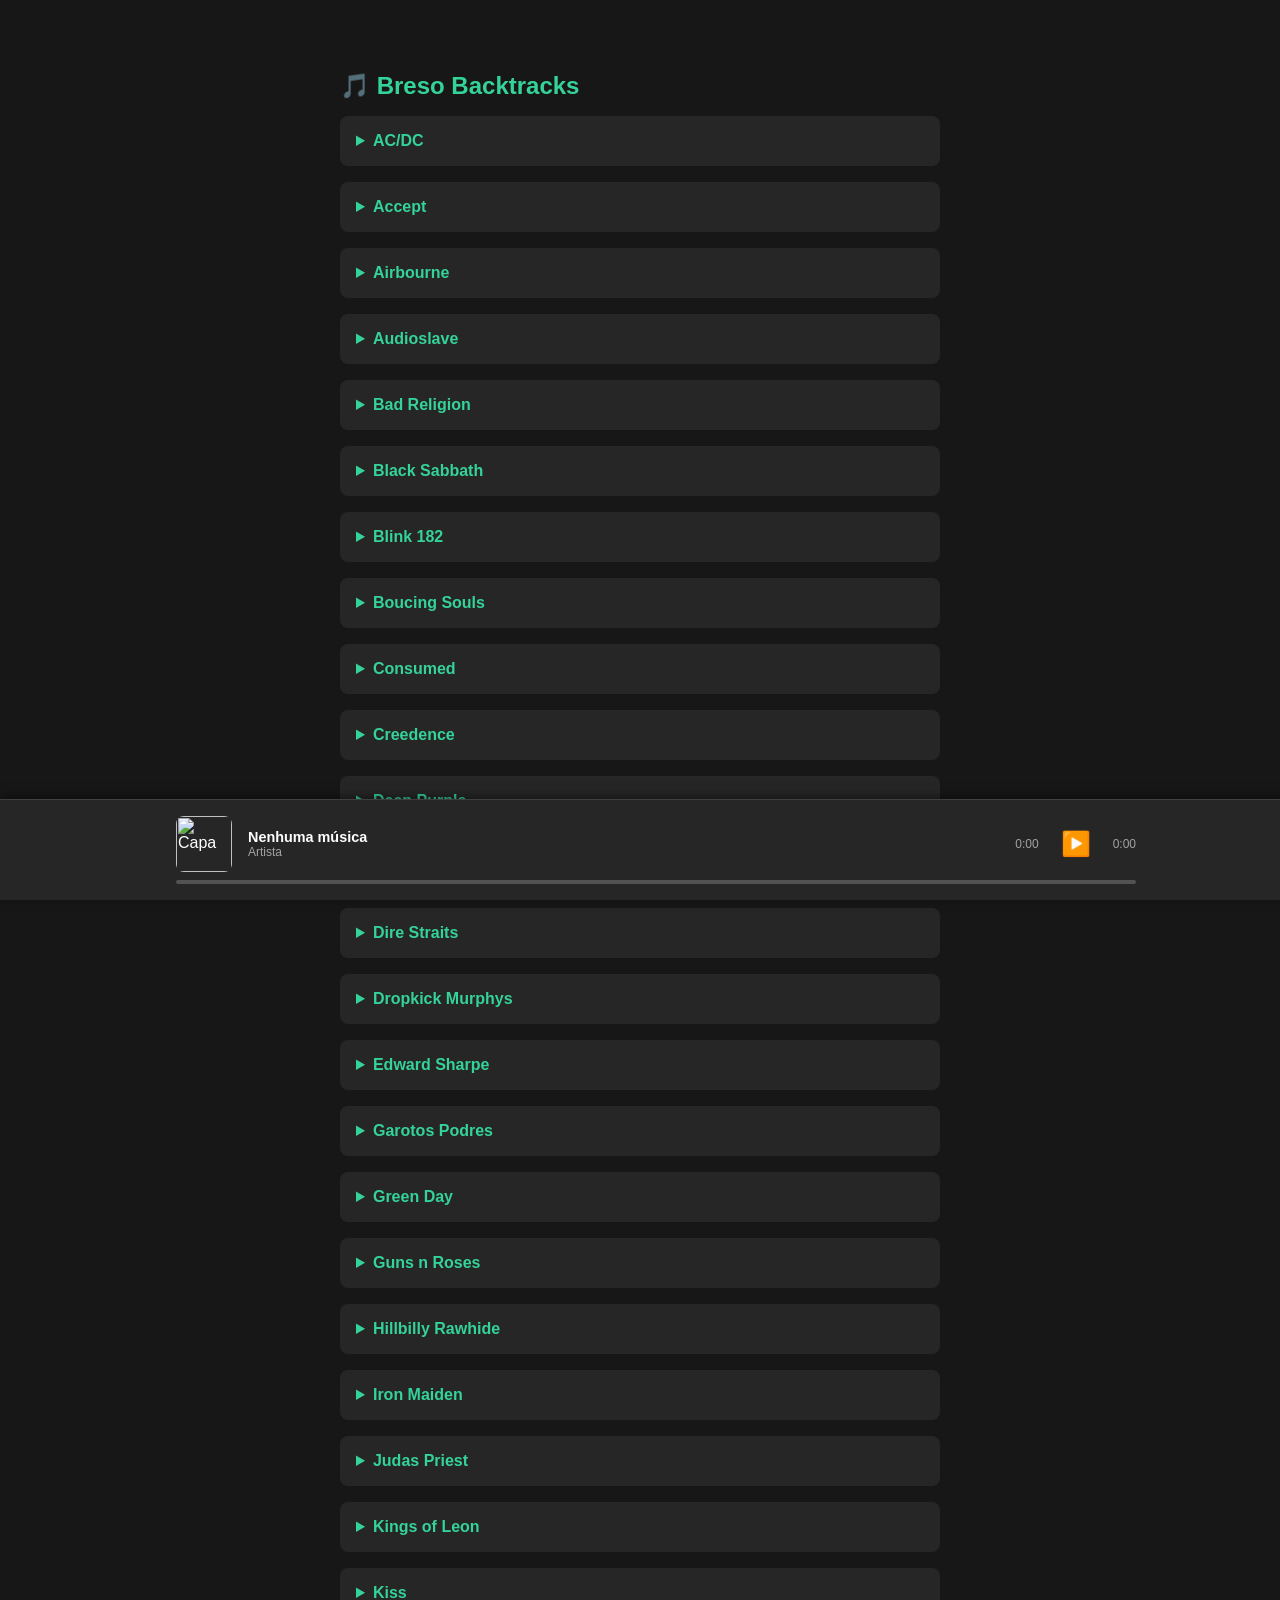
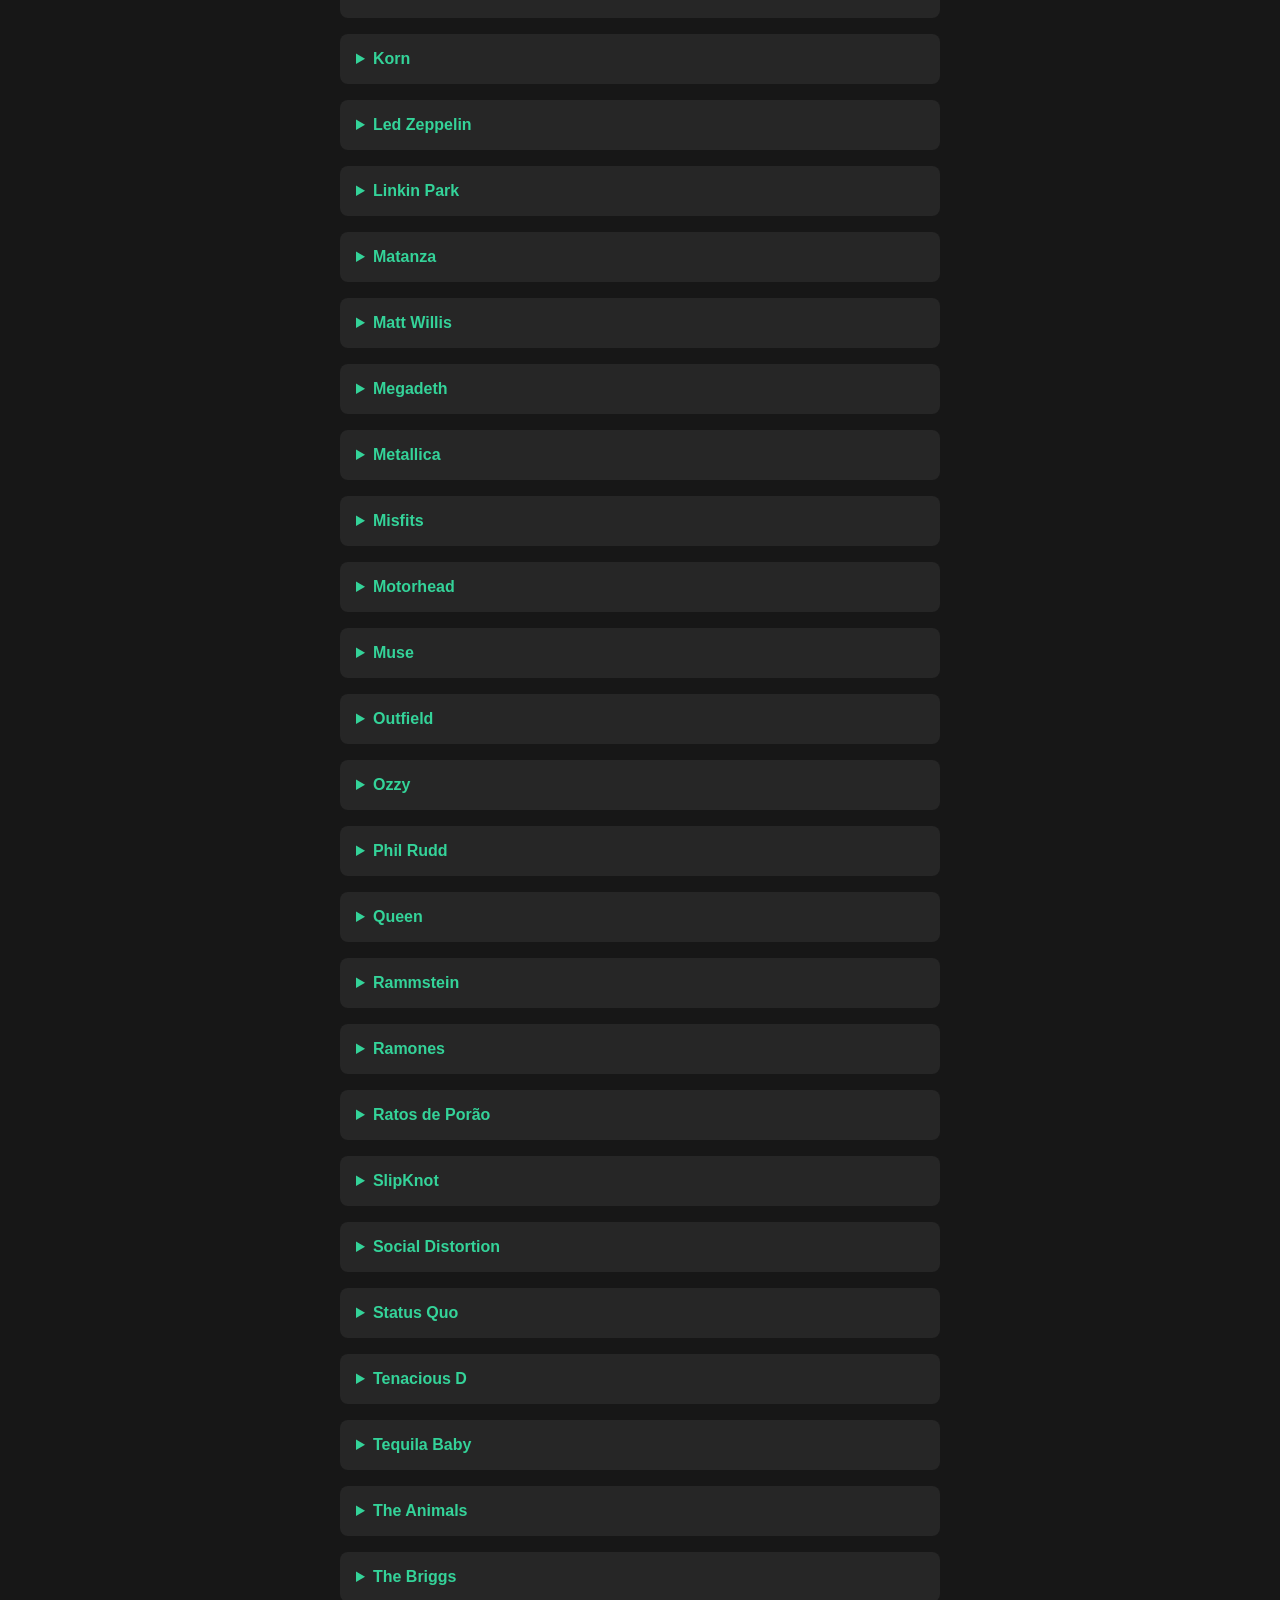
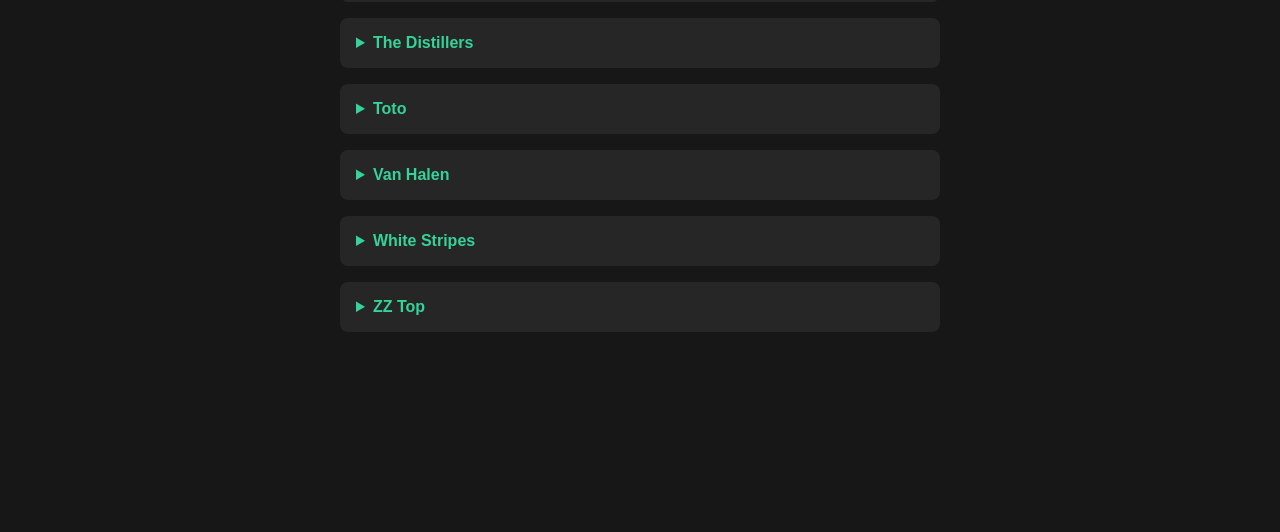
==== index.html @ 4cf60f11 "Commit autom├ítico em 24/03/2026 ├ás 10:17:31,89" ====
<meta name="viewport" content="width=device-width, initial-scale=1.0">
<!DOCTYPE html>
<html lang="pt-BR">
    <head>
        <meta charset="UTF-8">
        <title>Player com Bandas Ordenadas</title>
        <style>
    body {
      background-color: #171717;
      color: #ffffff;
      min-height: 100vh;
      font-family: sans-serif;
      padding-bottom: 8rem;
      margin: 0;
    }

    #listaMusicas {
      max-width: 600px;
      margin: 2rem auto;
      padding: 1.5rem;
    }

    h1 {
      font-size: 1.5rem;
      font-weight: bold;
      color: #34d399;
    }

    details {
      background-color: #262626;
      border-radius: 0.5rem;
      padding: 1rem;
      margin-bottom: 1rem;
    }

    summary {
      cursor: pointer;
      font-weight: 600;
      color: #34d399;
    }

    .track {
      display: block;
      margin-top: 0.5rem;
      color: white;
      text-decoration: none;
      cursor: pointer;
	  background-color:transparent;
	  border:none;
    }

    .track:hover {
      color: #6ee7b7;
    }

    .player {
      position: fixed;
      bottom: 0;
      left: 0;
      width: 100vw;
      background-color: #262626;
      border-top: 1px solid #404040;
      padding: 1rem;
      box-shadow: 0 -2px 10px rgba(0, 0, 0, 0.5);
      z-index: 50;
    }

    .player-inner {
      display: flex;
      align-items: center;
      justify-content: space-between;
      max-width: 960px;
      margin: 0 auto;
      flex-wrap: wrap;
      gap: 1rem;
    }

    .player-left {
      display: flex;
      align-items: center;
      gap: 1rem;
    }

    .player-left img {
      width: 56px;
      height: 56px;
      border-radius: 0.5rem;
      object-fit: cover;
    }

    .song-info {
      font-size: 0.9rem;
    }

    .song-info div:first-child {
      font-weight: 600;
      color: white;
    }

    .song-info div:last-child {
      color: #a3a3a3;
      font-size: 0.75rem;
    }

    .player-controls {
      display: flex;
      align-items: center;
      gap: 1rem;
      font-size: 1rem;
    }

    .player-controls span {
      font-size: 0.75rem;
      color: #a3a3a3;
    }

    .player-controls button {
      background: none;
      border: none;
      color: #34d399;
      font-size: 1.5rem;
      cursor: pointer;
    }

    .progress-container {
      margin-top: 0.5rem;
      height: 4px;
      background-color: #525252;
      border-radius: 4px;
      max-width: 960px;
      margin-left: auto;
      margin-right: auto;
      overflow: hidden;
    }

    .progress-bar {
      height: 4px;
      background-color: #10b981;
      width: 0%;
      transition: width 0.2s ease;
    }
        </style>
    </head>
    <body>
        <div id="listaMusicas">
            <h1>🎵 Breso Backtracks</h1>
        </div>
        <div class="player">
            <div class="player-inner">
                <div class="player-left">
                    <img id="albumCover" src="https://purepng.com/public/uploads/large/purepng.com-music-iconsymbolsiconsapple-iosiosios-8-iconsios-8-721522596085b6osz.png" alt="Capa">
                    <div class="song-info">
                        <div id="songTitle">Nenhuma música</div>
                        <div id="artistName">Artista</div>
                    </div>
                </div>
                <div class="player-controls">
                    <span id="currentTime">0:00</span>
                    <button id="playPause">▶️</button>
                    <span id="duration">0:00</span>
                </div>
            </div>
            <div class="progress-container">
                <div id="progressBar" class="progress-bar"></div>
            </div>
        </div>
        <audio id="player">
            <source src="" type="audio/mp3">
        </audio>
        <script>
  var site  = "https://bresodev.github.io/BackingTracks/musicas/";
  
  
	var capaACDC = "https://s2-techtudo.glbimg.com/yIfA1YfWTrU631iS520fP4xyDyY=/400x0/smart/filters:strip_icc()/s.glbimg.com/po/tt2/f/original/2014/01/09/acdc-wallpaper.jpg";
	var capaBlackSabbath = "https://hmrock.com.br/wp-content/uploads/2019/05/BLACK-SABBATH-Walpurgis-CD-1970-Peel-Sessions.jpg";
	var capaConsumed = "https://www.metal-archives.com/images/3/5/4/0/3540301294_photo.jpg?0242";
	var capaDropkickMurphys = "https://www.headbangersnews.com.br/wp-content/uploads/2024/09/dropkick-murphys-copy.jpg";
	var capaGreenDay = "[data-uri]";
	var capaIronMaiden = "https://i.scdn.co/image/ab67616d0000b2734c111d9ca05d852bbca7e652";
	var capaJudasPriest = "https://imusic.b-cdn.net/images/item/original/924/0194398917924.jpg?judas-priest-2021-reflections-50-heavy-metal-years-of-music-cd&class=scaled&v=1626855888";
	var capaKiss = "https://i.discogs.com/QD6jJYCDGJ_v8UkQbiqvhSbgZWmXq4EDLJIfEpekfZw/rs:fit/g:sm/q:90/h:600/w:576/czM6Ly9kaXNjb2dz/LWRhdGFiYXNlLWlt/YWdlcy9BLTE1MzA3/My0xNjgyNjA1MjY4/LTk4NTcuanBlZw.jpeg";
	var capaLedZeppelin = "https://cdn-images.dzcdn.net/images/cover/bf6394fd785568147dc6a0a27ebf1bc3/0x1900-000000-80-0-0.jpg";
	var capaMetallica = "https://universalmusic.vtexassets.com/arquivos/ids/185314/cd%20metallica-ride-the-lightning-importado-cd%20metallica-ride-the-lightning-impo-00042283814028-00004228381402.jpg?v=638482831030130000";
	var capaOzzy = "https://cdn-images.dzcdn.net/images/artist/e18bac5143c6764b58096640b7a93f06/1900x1900-000000-80-0-0.jpg";
	var capaSocialDistortion = "https://pm1.aminoapps.com/6729/8cd557354711c6e4381abfed44dcabb358d88576v2_00.jpg";
	var capaAccept = "https://encrypted-tbn0.gstatic.com/images?q=tbn:ANd9GcSbnw2ZaPfFq190IFtT26KCE4lEuJU3-fTkPg&s";
	var capaAirborne = "https://i.scdn.co/image/ab67616d00001e02f14b478eb49241dd646c8626";
	var capaAudioslave = "https://m.media-amazon.com/images/I/818106vSzxL.jpg";
	var capaBadReligion = "https://cdn.awsli.com.br/600x450/769/769081/produto/174149241/e910d37777.jpg";
	var capaBlink182 = "https://upload.wikimedia.org/wikipedia/pt/f/f2/Blink-182_%C3%A1lbum.jpg";
	var capaBoucingSouls = "https://upload.wikimedia.org/wikipedia/en/2/26/The_Bouncing_Souls_-_Hopeless_Romantic_cover.jpg";
	var capaDeepPurple = "https://m.media-amazon.com/images/I/81r5+A9OmkL.jpg";
	var capaCreedence = "https://m.media-amazon.com/images/I/81Vub58dt2L.jpg";
	var capaDefLeppard = "https://m.media-amazon.com/images/I/A1STgBT73QL._UF894,1000_QL80_.jpg";
	var capaDireStraits = "https://yt3.googleusercontent.com/mytT4DRTuQnT1VsAO6QWelv-LzNUfX1wi4JPrFY1vGHZNMMdWa8bclI3qv_9fyooXQuiRaLX8E8=s900-c-k-c0x00ffffff-no-rj";
	var capaEdwardSharpe = "https://cdn-images.dzcdn.net/images/artist/c6253de8ccc721cbe104b1e2850655df/1900x1900-000000-80-0-0.jpg";
	var capaGarotosPodres = "https://i.scdn.co/image/ab67616d0000b273136d67419509df09c9f929bc";
	var capaGunsnRoses = "https://i.scdn.co/image/ab6761610000e5eb50defaf9fc059a1efc541f4c";
	var capaHillbillyRawhide = "https://cdn-images.dzcdn.net/images/cover/a3bf8d22529b52a8691689e178394894/1900x1900-000000-80-0-0.jpg";
	var capaKingsofLeon = "https://i.scdn.co/image/ab6761610000e5eb6fc940f2e99875ced9bafed0";
	var capaKorn = "https://encrypted-tbn0.gstatic.com/images?q=tbn:ANd9GcSWrAUnhqSxsTRbwVL3gS3OAwZWRMw9tBYOZA&s";
	var capaLinkinPark = "https://lastfm.freetls.fastly.net/i/u/ar0/c21b3923a4d3ff5629996f3f8e178140.jpg";
	var capaMatanza = "https://upload.wikimedia.org/wikipedia/pt/b/b1/Matanza-pior-cenario-possivel.jpg";
	var capaMattWillis = "https://cdn-images.dzcdn.net/images/artist/727fe511a38d10326fbdf06ad2ec5392/1900x1900-000000-80-0-0.jpg";
	var capaMegadeth = "https://i.scdn.co/image/ab67616d0000b27342be808911785ceb13140edc";
	var capaMisfits = "https://i.scdn.co/image/ab67616100005174030d67ff9576754ff230b2c0";
	var capaMotorhead = "https://hmrock.com.br/wp-content/uploads/2017/01/1000x1000-1-1.jpg";
	var capaMuse = "https://cdn-images.dzcdn.net/images/artist/cd7c5861be0009d3b75d4d3c069317a7/1900x1900-000000-80-0-0.jpg";
	var capaOutfield = "https://thisis-images.spotifycdn.com/37i9dQZF1DZ06evO0SdqzC-default.jpg";
	var capaPhilRudd = "https://encrypted-tbn0.gstatic.com/images?q=tbn:ANd9GcQbREnB2XFYyToDC1lxAY_M14m5OplevowPzg&s";
	var capaQueen = "https://m.media-amazon.com/images/M/MV5BMjI4OTIwNDAxMF5BMl5BanBnXkFtZTgwOTkzOTAyODE@._V1_FMjpg_UX1000_.jpg";
	var capaRammstein  = "https://cdn-images.dzcdn.net/images/cover/040f9ad9afc1a9121e26a82987f5414d/1900x1900-000000-80-0-0.jpg";
	var capaRamones = "https://cdn-images.dzcdn.net/images/cover/5e4fa09fd2de120d601098123f43e328/0x1900-000000-80-0-0.jpg";
	var capaRatosdePorao = "https://i.pinimg.com/474x/ee/23/e7/ee23e7c569f09021968ed3a1028472d4.jpg";
	var capaSlipKnot = "https://encrypted-tbn0.gstatic.com/images?q=tbn:ANd9GcQsix1ccvSOvduhi1ChWYUBOQNn56LNFSpmwA&s";
	var capaStatusQuo = "https://imusic.b-cdn.net/images/item/original/437/0600753575437.jpg?status-quo-2015-rockin-all-over-the-world-the-collection-cd&class=scaled&v=1426598337";
	var capaTenaciousD = "https://m.media-amazon.com/images/I/51BMCpQzHtL._UF1000,1000_QL80_.jpg";
	var capaTequilaBaby = "https://image-cdn-ak.spotifycdn.com/image/ab67706c0000da8449c679cf1d4c68d3c0ddb3a2";
	var capaTheAnimals = "https://cdn-images.dzcdn.net/images/cover/32af0bbabd9459d57acc697ae162ca0c/0x1900-000000-80-0-0.jpg";
	var capaTheBriggs = "https://f4.bcbits.com/img/a3979635172_16.jpg";
	var capaTheDistillers = "https://crazymetalmind.com/wp-content/uploads/2013/09/972428_502074366547687_371007083_n.jpg";
	var capaToto = "https://static.wixstatic.com/media/294f34_5001a0ad7b33432caceaa2ebce2281df~mv2.jpeg/v1/fill/w_309,h_317,al_c,q_80,usm_0.66_1.00_0.01,enc_avif,quality_auto/toto.jpeg";
	var capaVanHalen = "https://m.media-amazon.com/images/I/91uG5dJsMdL.jpg";
	var capaWhiteStripes = "https://i.scdn.co/image/ab6761610000e5eb70cc06de8fc28226d4743cd9";
	var capaZZTop = "https://images.sk-static.com/images/media/profile_images/artists/307157/huge_avatar";
	 
  


  


const musicas = [
{banda: 'AC/DC', titulo: 'Back in Black', src: site + 'back in black.mp3', capa: capaACDC},
{banda: 'AC/DC', titulo: 'Bad Boy Boogie', src: site + 'Bad Boy Boogie.mp3', capa: capaACDC},
{banda: 'AC/DC', titulo: 'Gimme a Bullet', src: site + 'Gimme a Bullet.mp3', capa: capaACDC},
{banda: 'AC/DC', titulo: 'Gone Shootin', src: site + 'Gone Shootin.mp3', capa: capaACDC},
{banda: 'AC/DC', titulo: 'Long Way to the Top', src: site + 'Long Way to the Top.mp3', capa: capaACDC},
{banda: 'AC/DC', titulo: 'Rock N Roll Train', src: site + 'Rock N Roll Train.mp3', capa: capaACDC},
{banda: 'AC/DC', titulo: 'Rock or Bust', src: site + 'Rock or Bust.mp3', capa: capaACDC},
{banda: 'AC/DC', titulo: 'Up to My Neck in You', src: site + 'Up to My Neck in You.mp3', capa: capaACDC},
{banda: 'AC/DC', titulo: 'Who Made Who', src: site + 'Who Made Who.mp3', capa: capaACDC},
{banda: 'AC/DC', titulo: 'Whole Lotta Rosie (Donington)', src: site + 'Whole Lotta Rosie - Live.mp3', capa: capaACDC},
{banda: 'AC/DC', titulo:'Beating Around the Bush', src: site + 'Beating_Around_the_Bush.mp3', capa: capaACDC},
{banda: 'AC/DC', titulo:'Black Ice', src: site + 'AC_DC - Black Ice.mp3', capa: capaACDC},
{banda: 'AC/DC', titulo:'Cant Stop Rock n Roll', src: site + 'Cant_stop_rock_n_roll.mp3', capa: capaACDC},
{banda: 'AC/DC', titulo:'Caught With Your Pants Down', src: site + 'Caught_with_Your_Pants_Down.mp3', capa: capaACDC},
{banda: 'AC/DC', titulo:'Demons Fire', src: site + 'Demon_Fire.mp3', capa: capaACDC},
{banda: 'AC/DC', titulo:'Dirty Deeds Done Dirt Cheap', src: site + 'Dirty_Deeds_Done_Dirt_Cheap.mp3', capa: capaACDC},
{banda: 'AC/DC', titulo:'For Those About to Rock We Salute You', src: site + 'For_Those_About_to_Rock_We_Salute_You.mp3', capa: capaACDC},
{banda: 'AC/DC', titulo:'Girls Got Rhythm', src: site + 'Girls_Got_Rhythm.mp3', capa: capaACDC},
{banda: 'AC/DC', titulo:'Give It Up', src: site + 'Give_It_Up.mp3', capa: capaACDC},
{banda: 'AC/DC', titulo:'Hail Caesar', src: site + 'Hail_Caesar.mp3', capa: capaACDC},
{banda: 'AC/DC', titulo:'Hard As A Rock', src: site + 'Hard_As_A_Rock.mp3', capa: capaACDC},
{banda: 'AC/DC', titulo:'Hells Bells', src: site + 'Hells_Bells.mp3', capa: capaACDC},
{banda: 'AC/DC', titulo:'High Voltage', src: site + 'High_Voltage.mp3', capa: capaACDC},
{banda: 'AC/DC', titulo:'Highway to Hell', src: site + 'Highway_to_Hell.mp3', capa: capaACDC},
{banda: 'AC/DC', titulo:'If You Want Blood', src: site + 'If_You_Want_Blood.mp3', capa: capaACDC},
{banda: 'AC/DC', titulo:'Jailbreak', src: site + 'Jailbreak.mp3', capa: capaACDC},
{banda: 'AC/DC', titulo:'Let Me Put My Love Into You', src: site + 'Let_Me_Put_My_Love_Into_You.mp3', capa: capaACDC},
{banda: 'AC/DC', titulo:'Let There Be Rock (Bon Scott)', src: site + 'AC_DC Let there be rock backing track with Bon Scott.mp3', capa: capaACDC},
{banda: 'AC/DC', titulo:'Let There Be Rock (Donington)', src: site + 'Let_There_Be_Rock_from_Live_At_Donington.mp3', capa: capaACDC},
{banda: 'AC/DC', titulo:'Live Wire', src: site + 'Live_Wire.mp3', capa: capaACDC},
{banda: 'AC/DC', titulo:'Love Hungry Man', src: site + 'Love_Hungry_Man.mp3', capa: capaACDC},
{banda: 'AC/DC', titulo:'Riff Raff', src: site + 'Riff_Raff.mp3', capa: capaACDC},
{banda: 'AC/DC', titulo:'Rock And Roll Aint Noise Pollution', src: site + 'Rock_And_Roll_Aint_Noise_Pollution.mp3', capa: capaACDC},
{banda: 'AC/DC', titulo:'Safe In New York City', src: site + 'Safe_In_New_York_City.mp3', capa: capaACDC},
{banda: 'AC/DC', titulo:'Satellite Blues', src: site + 'Satellite_Blues.mp3', capa: capaACDC},
{banda: 'AC/DC', titulo:'Shake a Leg', src: site + 'Shake_a_Leg.mp3', capa: capaACDC},
{banda: 'AC/DC', titulo:'Shoot to Thrill', src: site + 'Shoot_to_thrill.mp3', capa: capaACDC},
{banda: 'AC/DC', titulo:'Shot Down In Flames', src: site + 'Shot_Down_In_Flames.mp3', capa: capaACDC},
{banda: 'AC/DC', titulo:'Sin City', src: site + 'ACDC - SIN CITY.mp3', capa: capaACDC},
{banda: 'AC/DC', titulo:'Skies on Fire', src: site + 'Skies_on_Fire.mp3', capa: capaACDC},
{banda: 'AC/DC', titulo:'Squealer', src: site + 'AC_DC-_Squealer.mp3', capa: capaACDC},
{banda: 'AC/DC', titulo:'Stiff Upper Lip', src: site + 'Stiff_Upper_Lip.mp3', capa: capaACDC},
{banda: 'AC/DC', titulo:'T.N.T', src: site + 'T.N.T.mp3', capa: capaACDC},
{banda: 'AC/DC', titulo:'The Jack', src: site + 'AC_DC - The Jack.mp3', capa: capaACDC},
{banda: 'AC/DC', titulo:'The Razors Edge', src: site + 'ACDC - THE RAZORS EDGE.mp3', capa: capaACDC},
{banda: 'AC/DC', titulo:'Through The Mists Of Time', src: site + 'AC_DC - Through The Mists Of Time.mp3', capa: capaACDC},
{banda: 'AC/DC', titulo:'Thunderstruck', src: site + 'Thunderstruck.mp3', capa: capaACDC},
{banda: 'AC/DC', titulo:'Touch Too Much',src: site +  'Touch_too_much.mp3', capa: capaACDC},
{banda: 'AC/DC', titulo:'Walk All Over You', src: site + 'Walk_All_Over_You.mp3', capa: capaACDC},
{banda: 'AC/DC', titulo:'War Machine', src: site + 'ACDC - WAR MACHINE.mp3', capa: capaACDC},
{banda: 'AC/DC', titulo:'Whats Next To The Moon', src: site + 'Whats_Next_to_the_Moon.mp3', capa: capaACDC},
{banda: 'AC/DC', titulo:'Who Made Who', src: site + 'Who_Made_Who.mp3', capa: capaACDC},
{banda: 'AC/DC', titulo:'Whole Lotta Rosie', src: site + 'Lotta_Rosie.mp3', capa: capaACDC},
{banda: 'AC/DC', titulo:'You Shook Me All Night Long', src: site + 'You_Shook_Me_All_Night_Long.mp3', capa: capaACDC},
{banda: 'AC/DC', titulo:'Shot In The Dark', src: site + 'Shot In The Dark.mp3', capa: capaACDC},
{banda: 'AC/DC', titulo:'Big Gun', src: site + 'ACDC - BIG GUN.mp3', capa: capaACDC},
{banda: 'Accept',  titulo:'Lifes a Bitch', src: site + 'Lifes_a_Bitch.mp3', capa: capaAccept},//1231198837889044480/1231201342366810162/?ex=6636189a&amp;is=6623a39a&amp;hm=38cee1d449687c9160801ceb87e3ad4cec9dafbb316b632a65b3b60e6811f3b8&amp;', capa: ''},
{banda: 'Airbourne', titulo: 'Blackjack', src: site + 'Blackjack.mp3', capa: capaAirborne},///1231231900970913814/Blackjack.mp3?ex=66363510&amp;is=6623c010&amp;hm=3a585e52aaaab0cbcdf7041ba4ded0284182ccf0e180420f88404d7ee35c0821&amp;', capa: ''},
{banda: 'Audioslave', titulo: 'Show Me How to Live', src: site + 'Show_Me_How_to_Live.mp3', capa: capaAudioslave},///1231232531622269049/?ex=663635a6&amp;is=6623c0a6&amp;hm=9ff0d2c64166fcd9f010ba99b9fbf4fcb25f4bcc12f6004e86e9f9820d9746ec&amp;', capa: ''},
{banda: 'Bad Religion',  titulo:'New Dark Ages', src: site + 'New_Dark_Ages.mp3', capa: capaBadReligion},//1231198837889044480/1231201627482882070/?ex=663618de&amp;is=6623a3de&amp;hm=a7bc7d36b9d1a184c7a9e7b9584eae7e7a7856fe1255688150fd851af456042b&amp;', capa: ''},
{banda: 'Bad Religion', titulo: 'My Sanity', src: site + 'Bad_Religion_My_Sanity_Guitar_Backing_Track_w_Vocals__nKKkAmkAq4M_140.mp3', capa: capaBadReligion},///1231409947817021471/Bad_Religion_My_Sanity_Guitar_Backing_Track_w_Vocals__nKKkAmkAq4M_140.mp3?ex=6636dae2&amp;is=662465e2&amp;hm=2251bb5f5b09881a6001a7e0d466d673cb9b74f402290b9b37976b55446799ba&amp;', capa: ''},
{banda: 'Black Sabbath', titulo: 'Children on the Grave', src: site + 'Children_Of_The_Grave.mp3', capa: capaBlackSabbath},///1231231897527521350/Children_Of_The_Grave.mp3?ex=6625118f&amp;is=6623c00f&amp;hm=ed1408379ed7a7a83d3b94aaf146076bab1697d532258f6a9ae5b64732f25c77&amp;', capa: ''},
{banda: 'Black Sabbath', titulo: 'Eletric Funeral', src: site + 'Electric_Funeral.mp3', capa: capaBlackSabbath},////?ex=6636350f&amp;is=6623c00f&amp;hm=01a646e1315edd11d32e9ee334868c48082bb66407e385468b4ae62b35422fc3&amp;', capa: ''},
{banda: 'Black Sabbath', titulo: 'God is Dead', src: site + 'Black_Sabbath_God_Is_Dead_Guitar_Backing_Track_w_Vocals_qz_hYVWc6bQ_140.mp3', capa: capaBlackSabbath},///1231409948152434718/Black_Sabbath_God_Is_Dead_Guitar_Backing_Track_w_Vocals_qz_hYVWc6bQ_140.mp3?ex=6636dae2&amp;is=662465e2&amp;hm=61f70293b5f29f5b8caea114629947f40bbb92f26153dbead8e0db370ac62c0b&amp;', capa: ''},
{banda: 'Black Sabbath', titulo: 'I', src: site + 'I.mp3', capa: capaBlackSabbath},//
{banda: 'Black Sabbath', titulo: 'Iron Man', src: site + 'Black_Sabbath_Iron_Man_Guitar_Backing_Track_w_original__vGScxlii1lQ_140.mp3', capa: capaBlackSabbath},///1231410060798988399/Black_Sabbath_Iron_Man_Guitar_Backing_Track_w_original__vGScxlii1lQ_140.mp3?ex=6636dafc&amp;is=662465fc&amp;hm=c67d54272423ac1b923807d5bdb9884d1c5319a3692c6796d5843ef0abdb8a33&amp;', capa: ''},
{banda: 'Black Sabbath', titulo: 'NIB', src: site + 'N.I.B_Black_sabbath_guitar_backing_track_ozzy_vocals__-0TvwfX4E9M_140.mp3', capa: capaBlackSabbath},//?ex=6636dae2&amp;is=662465e2&amp;hm=9009859b3616b970d276c55df8f4c5bab6eda16b6dd3779cad02f7d727a7b34a&amp;', capa: ''},
{banda: 'Black Sabbath', titulo: 'Paranoid', src: site + 'Paranoid.mp3', capa: capaBlackSabbath},//1231198837889044480/1231201628452032542/?ex=663618de&amp;is=6623a3de&amp;hm=e2247459b2b4146c78e2bbaffb733b7c94d343a05a75062b27db5a80fde17e99&amp;', capa: ''},
{banda: 'Black Sabbath', titulo: 'Symptom of the Universe', src: site + 'Black_Sabbath_Symptom_of_the_Universe_Guitar_Backing_Tr_xXDvnF2nLL8_140.mp3', capa: capaBlackSabbath},///1231409949091823638/Black_Sabbath_Symptom_of_the_Universe_Guitar_Backing_Tr_xXDvnF2nLL8_140.mp3?ex=6636dae2&amp;is=662465e2&amp;hm=9623930406784b425e69af57d3963f3b5bb99f5db35fa419500e11fe9ba91163&amp;', capa: ''},
{banda: 'Black Sabbath', titulo: 'War Pigs', src: site + 'war-pigs.mp3', capa: capaBlackSabbath},
{banda: 'Blink 182', titulo: 'First Date', src: site + 'First_Date.mp3', capa: capaBlink182},///1231232036845387816/First_Date.mp3?ex=66363530&amp;is=6623c030&amp;hm=e87faa0f39fe402c28a2fab8b73099bbf8b41228f2c5b590dee8cc21a608a776&amp;', capa: ''},
{banda: 'Boucing Souls', titulo: 'Manthem', src: site + 'Manthem.mp3', capa: capaBoucingSouls},//1231198837889044480/1231201626501677177/?ex=663618de&amp;is=6623a3de&amp;hm=1adae4c0632c989221dbadb48675847c40900205010b47b44b837f272d556435&amp;', capa: ''},
{banda: 'Consumed', titulo: 'Heavy Metal Winner', src: site + 'Heavy_Metal_Winner.mp3', capa: capaConsumed},
{banda: 'Creedence', titulo: 'Have You Ever Seen The Rain', src: site + 'Have_You_Ever_Seen_The_Rain.mp3', capa: capaCreedence},
{banda: 'Deep Purple', titulo: 'Gypsys Kiss', src: site + 'Gypsys_Kiss_Backing_Track_eUyHI90yyUg_140.mp3', capa: capaDeepPurple},///1231410061113430047/Gypsys_Kiss_Backing_Track_eUyHI90yyUg_140.mp3?ex=6636dafd&amp;is=662465fd&amp;hm=f8955ade86ecb8598c28936b22384eedaebca5a60859498f56ce44be47552113&amp;', capa: ''},
{banda: 'Deep Purple', titulo: 'Smoke on The Water', src: site + 'Deep_Purple_Smoke_on_The_Water_Backing_Track_With_Vocal_PlewFI2a2qo_140.mp3', capa: capaDeepPurple},///1231418230535360563/Deep_Purple_Smoke_on_The_Water_Backing_Track_With_Vocal_PlewFI2a2qo_140.mp3?ex=662667d8&amp;is=66251658&amp;hm=9831974a12f3cd92f9eb893e0d029fc90eaa38ec609a183848f8e028a070c35d&amp;', capa: ''},
{banda: 'Def Leppard', titulo: 'Pour Some Sugar on Me', src: site + 'Pour_Some_Sugar_On_Me.mp3', capa: capaDefLeppard},///1231232284880015430/?ex=6636356b&amp;is=6623c06b&amp;hm=e5d329ee853f835a48f07438feeeec4c397d53cbfe97fb92ca501d4e109da766&amp;', capa: ''},
{banda: 'Dire Straits', titulo: 'Money for Nothing', src: site + 'Dire_Straits_Money_For_Nothing_Guitar_Backing_Track_WIT_bVtrH3ehjjQ_140.mp3', capa: capaDireStraits},///1231409949385560176/Dire_Straits_Money_For_Nothing_Guitar_Backing_Track_WIT_bVtrH3ehjjQ_140.mp3?ex=662708e2&amp;is=6625b762&amp;hm=d9b5d18d870fb9dd0aba032c12e5d5ef8fb3a934d495fbd3d8676a1e145e3d59&amp;', capa: ''},
{banda: 'Dire Straits', titulo: 'Song For Sonny Liston', src: site + 'Song_For_Sonny_Liston.mp3', capa: capaDireStraits},///1231232531970392154/?ex=663635a6&amp;is=6623c0a6&amp;hm=cfa3c612f0451803ebdd5ccc83acc81c29e92cedee4a07df5e65422ff2e136f6&amp;', capa: ''},
{banda: 'Dire Straits', titulo: 'Sultans Of Swing', src: site + 'Sultans_Of_Swing.mp3', capa: capaDireStraits},///1231232532922634280/?ex=663635a7&amp;is=6623c0a7&amp;hm=dfa36a4b9f01bdc972316d3411f79ad9b5850dc11c9c537d4820a7bdf1c87c3a&amp;', capa: ''},
{banda: 'Dropkick Murphys', titulo: 'Time to Go', src: site + 'Time to Go.mp3', capa: capaDropkickMurphys},
{banda: 'Edward Sharpe', titulo: 'Home', src: site + 'Home.mp3', capa: capaEdwardSharpe},///1231232035943612497/?ex=66363530&amp;is=6623c030&amp;hm=5cca38c6dfa2d8849be579c28a47cd926ce3ce5db625037d963d7d215e538199&amp;', capa: ''},
{banda: 'Garotos Podres', titulo: 'Garoto Podre', src: site + 'Garotos_Podres_Garoto_Podre_Guitar_Backing_Track_w_Voca_Y1mqXQFazBQ_140.mp3', capa: capaGarotosPodres},///1231409947313438750/Garotos_Podres_Garoto_Podre_Guitar_Backing_Track_w_Voca_Y1mqXQFazBQ_140.mp3?ex=6636dae1&amp;is=662465e1&amp;hm=e89208e0409d3381141d68958ec164b6be59e781421b50a033809194416816c3&amp;', capa: ''},
{banda: 'Green Day',  titulo:'She', src: site + 'she.mp3', capa: capaGreenDay},
{banda: 'Green Day', titulo: 'American Idiot', src: site + 'american-idiot.mp3', capa: capaGreenDay},
{banda: 'Guns n Roses', titulo: 'I Used to Love Her', src: site + 'I_Used_To_Love_Her.mp3', capa: capaGunsnRoses},///1231232161122615296/?ex=6636354e&amp;is=6623c04e&amp;hm=d7e5a43638ad0df3f7dc3e3ee545576bcfe5ab6f7cca7f02ba568d26949c6815&amp;', capa: ''},
{banda: 'Guns n Roses', titulo: 'Paradise City', src: site + 'Guns N Roses - Paradise City.mp3', capa: capaGunsnRoses},///1231232161122615296/?ex=6636354e&amp;is=6623c04e&amp;hm=d7e5a43638ad0df3f7dc3e3ee545576bcfe5ab6f7cca7f02ba568d26949c6815&amp;', capa: ''},
{banda: 'Hillbilly Rawhide',  titulo:'O Enxofre e a Cachaca', src: site + 'O_Enxofre_e_a_Cachaca.mp3', capa: capaHillbillyRawhide},//1231198837889044480/1231201628124872714/?ex=663618de&amp;is=6623a3de&amp;hm=5a0c5394c87e71b13bff62cd4d91d5533d4112ec25c87e0e3c691a3dcc340a9e&amp;', capa: ''},
{banda: 'Iron Maiden',  titulo:'Number of the Beast', src: site + 'the-number-of-the-beast.mp3', capa: capaIronMaiden},
{banda: 'Iron Maiden',  titulo:'The Trooper', src: site + 'the-trooper.mp3', capa: capaIronMaiden},
{banda: 'Iron Maiden', titulo: 'Be Quick or Be Dead', src: site + 'be_quick_or_be_dead.mp3', capa:capaIronMaiden},///1231231900589494342/be_quick_or_be_dead.mp3?ex=66363510&amp;is=6623c010&amp;hm=ae467498e6ebf72207cf5db1acee0010cfdfd173370df0f48228ff1789042ca6&amp;', capa: ''},
{banda: 'Iron Maiden', titulo: 'Running Free', src: site + 'Running_Free.mp3', capa: capaIronMaiden},//1231198837889044480/1231201953216987257/?ex=6636192c&amp;is=6623a42c&amp;hm=4b98b2a1a19a78072c4e6fbabc2beae2ab5c17f4ba5ae79163a22d7d8e5e0aaf&amp;', capa: ''},
{banda: 'Iron Maiden', titulo: 'Wicker Man', src: site + 'Wicker_Man.mp3', capa: capaIronMaiden},//1231198837889044480/1231202353244536874/?ex=6636198b&amp;is=6623a48b&amp;hm=da89828090770bd8d1bef85450fac989f2a942d3390c86eb860e88cc26716e60&amp;', capa: ''},
{banda: 'Judas Priest', titulo: 'Breaking the Law', src: site + 'breaking-the-law.mp3', capa: capaJudasPriest},
{banda: 'Kings of Leon', titulo: 'Sex on Fire', src: site + 'Sex_On_Fire.mp3', capa: capaKingsofLeon},///1231232530896654398/?ex=663635a6&amp;is=6623c0a6&amp;hm=f4368c73ac03670cb8d1a870c0b6fe3342b6b0b9f242ba63c2739a4e0f9aa619&amp;', capa: ''},
{banda: 'Kiss', titulo: 'Detroit Rock City', src: site + 'KISS_Detroit_Rock_City_Backing_Track_for_Guitarists_Ace_e8J39MAGzOk_140.mp3', capa: capaKiss},///1231409946726236261/?ex=6636dae1&amp;is=662465e1&amp;hm=c453b845a4595ba5f51e9b45bc9cf078bdbe752b0948c6e1fa3c69e4dd488e38&amp;', capa: ''},
{banda: 'Kiss', titulo: 'Deuce', src: site + 'deuce.mp3', capa: capaKiss},
{banda: 'Kiss', titulo: 'I Love It Loud', src: site + 'I_LOVE_IT_LOUD.mp3', capa: capaKiss},///1231232036468031568/?ex=66363530&amp;is=6623c030&amp;hm=b305760784176ad31137468529a663f57024284d65f81aae7f5bd18df7a5f9c4&amp;', capa: ''},
{banda: 'Kiss', titulo: 'Lick It Up', src: site + 'Kiss_Lick_it_Up_Guitar_Backing_Track_w_Vocals__cft_vSIk1hY_140.mp3', capa: capaKiss},///1231409948488110190/?ex=6636dae2&amp;is=662465e2&amp;hm=b2279583cb9391d61878562be1c23f47e3840b2e87e87a0986c2792287a61a9b&amp;', capa: ''},
{banda: 'Kiss', titulo: 'Love Gun', src: site + 'love-gun.mp3', capa: capaKiss},
{banda: 'Kiss', titulo: 'Psycho Circus', src: site + 'Psycho Circus.mp3', capa: capaKiss},
{banda: 'Korn', titulo: 'Right Now', src: site + 'Righ_Now.mp3', capa: capaKorn},///1231232285664215052/?ex=6636356c&amp;is=6623c06c&amp;hm=e8081dde47de1bab48b9018df60fbceb99dff2794a6bbbfe37dc8f8ca9f5ce57&amp;', capa: ''},
{banda: 'Led Zeppelin', titulo: 'Going to California', src: site + 'Going_to_California.mp3', capa: capaLedZeppelin},///1231232037688442880/Going_to_California.mp3?ex=66363530&amp;is=6623c030&amp;hm=5d67e8d2cc4648b1c7751c01d7bc7b4fed83fca1c0c466152c903bacdfbb84fe&amp;', capa: ''},
{banda: 'Led Zeppelin', titulo: 'Immigrant Song', src: site + 'Immigrant_Song.mp3', capa: capaLedZeppelin},//1231198837889044480/1231201341385342976/?ex=6636189a&amp;is=6623a39a&amp;hm=f563c81161b3c83f5eae644e842fb813b78a3dff45781a71424912a76ee7c2c6&amp;', capa: ''},
{banda: 'Led Zeppelin', titulo: 'Ramble On', src: site + 'Ramble_On.mp3', capa: capaLedZeppelin},///1231232285198651442/?ex=6636356b&amp;is=6623c06b&amp;hm=de033969ad0a62adc086c9787881e50b1e95faeab279b25ddf546649d06f6994&amp;', capa: ''},
{banda: 'Led Zeppelin', titulo: 'Rock and Roll', src: site + 'Rock_and_Roll.mp3', capa: capaLedZeppelin},//1231198837889044480/1231201799097155624/?ex=66361907&amp;is=6623a407&amp;hm=d66a07a88f51fe638b48175637d9b9ca82319313c5c3f638b6119c26d0e4b451&amp;', capa: ''},
{banda: 'Led Zeppelin', titulo: 'Stairway to Heaven', src: site + 'stairway-to-heaven.mp3', capa: capaLedZeppelin},
{banda: 'Led Zeppelin', titulo: 'Whole Lotta Love', src: site + 'Led_Zeppelin_Whole_Lotta_Love_Guitar_Backing_Track_w_or_dAtad6UsPzE_140.mp3', capa: capaLedZeppelin},///1?ex=662708e1&amp;is=6625b761&amp;hm=fdb6904fef8c7a0c5224d6caeeb3d1e8cf045a2d6c2919ed4466b0e7516c74b1&amp;', capa: ''},
{banda: 'Linkin Park', titulo: 'Faint', src: site + 'Faint.mp3', capa: capaLinkinPark},///1231231899691778118/Faint.mp3?ex=66251190&amp;is=6623c010&amp;hm=134430fdf5cdb2351c50bbc4a6b1f41413a8ec997cbb86b7413acc17487d6890&amp;', capa: ''},
{banda: 'Matanza', titulo: 'Conforme Disseram as Vozes', src: site + 'Matanza_Conforme_Disseram_As_Vozes_Guitar_Backing_Track_6ygP0Q7hKqc_140.mp3', capa: capaMatanza},///1231409947028361268/?ex=662708e1&amp;is=6625b761&amp;hm=140beffec8e0c8ae74dea31232578344f2034254638b2fbad85c359bd8a1006f&amp;', capa: ''},
{banda: 'Matanza', titulo: 'Estrada de Ferro Thunder Dope', src: site + 'Thunder_Dope.mp3', capa: capaMatanza},//1231198837889044480/1231202232549113907/?ex=6624f5ee&amp;is=6623a46e&amp;hm=aceba9f76696f1881e4d70264b5abfd05681e195b3c3bc6ee4653da02f6b6803&amp;', capa: ''},
{banda: 'Matanza', titulo: 'Meio Psicopata', src: site + 'Meio_Psicopata.mp3', capa: capaMatanza},//1231198837889044480/1231201626820448329/?ex=6624f55e&amp;is=6623a3de&amp;hm=9b2258b384e1ad117bc9797fd7291e69daf3256779d0cef970bfe4afcbeab4e5&amp;', capa: ''},
{banda: 'Matanza', titulo: 'Nascido Num Dia de Azar', src: site + 'Nascido Num Dia de Azar - Matanza.mp3', capa: capaMatanza},///1231409947028361268/?ex=662708e1&amp;is=6625b761&amp;hm=140beffec8e0c8ae74dea31232578344f2034254638b2fbad85c359bd8a1006f&amp;', capa: ''},
{banda: 'Matanza', titulo: 'Tempo Ruim', src: site + 'tempo ruim.mp3', capa: capaMatanza},//1231198837889044480/1231201626820448329/?ex=6624f55e&amp;is=6623a3de&amp;hm=9b2258b384e1ad117bc9797fd7291e69daf3256779d0cef970bfe4afcbeab4e5&amp;', capa: ''},
{banda: 'Matt Willis', titulo: 'Crash', src: site + 'matt_willis_crash.mp3', capa: capaMattWillis},///1231232286725509262/?ex=662511ec&amp;is=6623c06c&amp;hm=2453b53782d7693c93cc0e659b3a1aa229b2ecb542f458ccfed00525393566d5&amp;', capa: ''},
{banda: 'Megadeth',  titulo:'Peace Sells', src: site + 'Peace_Sells.mp3', capa: capaMegadeth},//1231198837889044480/1231201628787445790/?ex=663618de&amp;is=6623a3de&amp;hm=4663476d62b8943aaa0ce7bbb5585021858c3b83f1717dfef407fd33fe08ba94&amp', capa: ''},
{banda: 'Megadeth',  titulo:'Symphony Of Destruction', src: site + 'Symphony_Of_Destruction.mp3', capa: capaMegadeth},//1231198837889044480/1231202231362125905/?ex=6636196e&amp;is=6623a46e&amp;hm=5fcc44d4672971cca1ccc970eac26279a109897f4edbd81b2305b6edfa27d981&amp;', capa: ''},
{banda: 'Metallica', titulo: 'Master of Puppetss', src: site + 'master-of-puppets.mp3', capa: capaMetallica},
{banda: 'Misfits', titulo: 'Diana', src: site + 'Diana.mp3', capa: capaMisfits},
{banda: 'Misfits', titulo: 'Hybrid Moments', src: site + 'Hybrid_Moments.mp3', capa: capaMisfits},
{banda: 'Misfits', titulo: 'Monster Mash', src: site + 'Monster_Mash.mp3', capa: capaMisfits},
{banda: 'Misfits', titulo: 'Scream', src: site + 'Scream.mp3', capa: capaMisfits},
{banda: 'Motorhead',  titulo:'The Game', src: site + 'The_Game.mp3', capa: capaMotorhead},///1231232529206476840/?ex=66251226&amp;is=6623c0a6&amp;hm=2c6e5d63dcdbe5594584c7c4deb696b2dd14de17f4bde1d09afcdc55e9ff2bba&amp;', capa: ''},
{banda: 'Motorhead', titulo: 'Ace of Spades', src: site + 'Ace of Spades.mp3', capa: capaMotorhead},
{banda: 'Motorhead', titulo: 'Hellraiser', src: site + 'Motorhead_-_Hellraiser.mp3', capa: capaMotorhead},///1231232287027368107/?ex=6636356c&amp;is=6623c06c&amp;hm=1e31ac59196167aa240a512e052dce3b35376eb06ffc7e99beb6a3f5a11d301f&amp;', capa: ''},
{banda: 'Motorhead', titulo: 'Heroes', src: site + 'Heroes.mp3', capa: capaMotorhead},///1231232035281043517/?ex=662511b0&amp;is=6623c030&amp;hm=500c8c1ce57493fe494922bc07ffe378a8b04711195b59156e423b2b55bd60b2&amp;', capa: ''},
{banda: 'Motorhead', titulo: 'King of Kings', src: site + 'King_of_Kings.mp3', capa: capaMotorhead},///1231232161491980441/?ex=6636354e&amp;is=6623c04e&amp;hm=711c8635d7407b1358c6d71c4c78609f00258691e730ffcf5d6c8e7b414920ed&amp;', capa: ''},
{banda: 'Muse',  titulo:'Panic Station', src: site + 'MUSE.mp3', capa: capaMuse},///1231232287383879690/MUSE.mp3?ex=6636356c&amp;is=6623c06c&amp;hm=98561ac326ab655d030d1ed06d96320a8675bf446b06c20990ff7c94560a57ee&amp;', capa: ''},
{banda: 'Outfield', titulo: 'Your Love', src: site + 'Your_Love.mp3', capa: capaOutfield},///1231232584193802251/?ex=66251233&amp;is=6623c0b3&amp;hm=bc7674ac258c21b17ce097094de8050a99c68bdb45a5147a6d149736b56191d0&amp;', capa: ''},
{banda: 'Ozzy',  titulo:'Hellraiser', src: site + 'Ozzy_Ozbourne_-_Hellraiser.mp3', capa: capaOzzy},///1231232284099743805/?ex=6636356b&amp;is=6623c06b&amp;hm=dc7bd31e89f1a4b0baa2927c7557a1d773d6609193067b1e8f07540087b9f1c5&amp;', capa: ''},
{banda: 'Ozzy',  titulo:'Mama Coming Home', src: site + 'Ozzy Osbourne -Coming Home.mp3', capa: capaOzzy},///1231232284099743805/?ex=6636356b&amp;is=6623c06b&amp;hm=dc7bd31e89f1a4b0baa2927c7557a1d773d6609193067b1e8f07540087b9f1c5&amp;', capa: ''},
{banda: 'Ozzy',  titulo:'No More Tears', src: site + 'Ozzy Osbourne - No More Tears.mp3', capa: capaOzzy},///1231232284099743805/?ex=6636356b&amp;is=6623c06b&amp;hm=dc7bd31e89f1a4b0baa2927c7557a1d773d6609193067b1e8f07540087b9f1c5&amp;', capa: ''},
{banda: 'Ozzy', titulo: 'Crazy Train', src: site + 'crazy-train.mp3', capa: capaOzzy},
{banda: 'Phil Rudd', titulo: 'Sun Goes Down', src: site + 'Sun_Goes_Down.mp3', capa: capaPhilRudd},//1231198837889044480/1231202231072854118/?ex=6624f5ee&amp;is=6623a46e&amp;hm=e1489380419711f062965ee0f327e14df7b8ad2e7a0d144c4af5d7c3dc4ee800&amp;', capa: ''},
{banda: 'Queen', titulo: 'Another One Bites the Dust', src: site + 'Another_One_Bites_the_Dust.mp3', capa: capaQueen},///1231231900111081502/Another_One_Bites_the_Dust.mp3?ex=66363510&amp;is=6623c010&amp;hm=02e3ebe0796b689bf960b966c49235d9e11ba77e633632321b2ae06ae4b7c55e&amp;', capa: ''},
{banda: 'Queen', titulo: 'Under Pressure', src: site + 'Under_Pressure.mp3', capa: capaQueen},///1231232529839689810/?ex=66251226&amp;is=6623c0a6&amp;hm=81089d5b0489f287dc596f8f218631c31a218d759bc52a79fe34d21ffb8fa819&amp;', capa: ''},
{banda: 'Rammstein', titulo: 'Deutschland', src: site + 'DEUTSCHLAND.mp3', capa: capaRammstein},
{banda: 'Rammstein', titulo: 'Links 234', src: site + 'Links_2_3_4.mp3', capa:capaRammstein},
{banda: 'Rammstein', titulo: 'Mann Gegen Mann', src: site + 'Mann_Gegen_Mann.mp3', capa: capaRammstein},///1231232286326919229/?ex=6636356c&amp;is=6623c06c&amp;hm=a4be4dcf30b325ef1a2365441561a6038fa6b642be40253308b5562735661e8e&amp;', capa: ''},
{banda: 'Rammstein', titulo: 'Radio', src: site + 'Radio.mp3', capa: capaRammstein},
{banda: 'Rammstein', titulo: 'Steh Auf', src: site + 'Steh_auf.mp3', capa: capaRammstein},
{banda: 'Rammstein', titulo: 'Waidmanns Heil', src: site + 'WAIDMANNS_HEIL.mp3', capa: capaRammstein},
{banda: 'Rammstein', titulo: 'Zeig Dich', src: site + 'ZEIG_DICH.mp3', capa: capaRammstein},
{banda: 'Ramones', titulo: 'Have a Nice Day', src: site + 'HAVE_A_NICE_DAY.mp3', capa: capaRamones},//?ex=662511b0&amp;is=6623c030&amp;hm=1fec830103829e1494324db68b30b2ebd3d7f5074212e28224c95769bcf9398d&amp;', capa: ''},
{banda: 'Ramones', titulo: 'Rock and Roll High School', src: site + 'Rock_and_Roll_High_School_-_Ramones.mp3', capa: capaRamones},///1231232530536071208/?ex=663635a6&amp;is=6623c0a6&amp;hm=8bf08cf2ecb510c68851f7692cafa782f4d51913da0e05036d48ff39efccb7c8&amp;', capa: ''},
{banda: 'Ratos de Porão', titulo: 'Beber Ate Morrer', src: site + 'Beber_Ate_Morrer.mp3', capa: capaRatosdePorao},//1231198837889044480/1231202090991353969/Beber_Ate_Morrer.mp3?ex=6636194d&amp;is=6623a44d&amp;hm=33b7c9e4e4824050fb82306252f8e5c7333720c6a24d0a8057299d0d9dd7aac0&amp;', capa: ''},
{banda: 'SlipKnot', titulo: 'Left Behind', src: site + 'Left_Behind.mp3', capa: capaSlipKnot},///1231232160019513454/?ex=6636354e&amp;is=6623c04e&amp;hm=da5821dce371c6d576a383c79870399498089f409e7a8c18a0be750a6f2bb3bb&amp;', capa: ''},
{banda: 'Social Distortion', titulo: 'Dont Take Me For Granted', src: site + 'Dont Take Me For Granted.mp3', capa: capaSocialDistortion  },
{banda: 'Social Distortion', titulo: 'Gimme Sweet and Lowdown', src: site + 'Gimme_Sweet_and_Lowdown_.mp3', capa: capaSocialDistortion},//1231198837889044480/1231200941630558239/Gimme_Sweet_and_Lowdown_.mp3?ex=6636183b&amp;is=6623a33b&amp;hm=db73581c15bafd2bdfb8eff7a2adb57b427853d6ec8e63582fa3b85a758692fd&amp;', capa: ''},
{banda: 'Social Distortion', titulo: 'I Wasnt Born To Follow', src: site + 'Social Distortion - I Wasnt Born To Follow.mp3', capa: capaSocialDistortion},//1231198837889044480/1231200941630558239/Gimme_Sweet_and_Lowdown_.mp3?ex=6636183b&amp;is=6623a33b&amp;hm=db73581c15bafd2bdfb8eff7a2adb57b427853d6ec8e63582fa3b85a758692fd&amp;', capa: ''},
{banda: 'Social Distortion', titulo: 'Reach for Sky', src: site + 'Reach_for_Sky.mp3', capa:capaSocialDistortion},
{banda: 'Social Distortion', titulo: 'Ring of Fire', src: site + 'Ring_of_Fire.mp3', capa: capaSocialDistortion},///1231232285978923058/?ex=6636356c&amp;is=6623c06c&amp;hm=56d2d5ba023e0c2e59abb6edb79ad65b3b0d77e235a2c5fb93cb87ee2dc5fac4&amp;', capa: ''},
{banda: 'Status Quo', titulo: 'Whatever You Want', src: site + 'Whatever_you_want.mp3', capa: capaStatusQuo},///1231232530179690606/?ex=663635a6&amp;is=6623c0a6&amp;hm=82201ad8289e412296bfeac147be0a3f404bc89ad5ced5f1e0a9dce5a7c72c68&amp;', capa: ''},
{banda: 'Tenacious D', titulo: 'The Metal', src: site + 'the_metal.mp3', capa: capaTenaciousD},///1231232529541890100/?ex=663635a6&amp;is=6623c0a6&amp;hm=1be5d7a14708371606ca6d2def129f42120658ecd1f5062ce63072b45406461b&amp;', capa: ''},
{banda: 'Tequila Baby', titulo: 'Num Lugar Onde Nao Existe Escuridao', src: site + 'Num_lugar_onde_nao_existe_escuridao.mp3', capa: capaTequilaBaby},//?ex=6624f55e&amp;is=6623a3de&amp;hm=c4db67cef21171704196e96d05ab80fdb3892afb37433633204e89b8b1c03781&amp;', capa: ''},
{banda: 'The Animals', titulo: 'House of Rising Sun', src: site + 'House_of_Rising_Sun.mp3', capa: capaTheAnimals},//1231198837889044480/1231201179?ex=66361873&amp;is=6623a373&amp;hm=dc6f822b5bb3ef7647912408d1ea105f10417e05cf07b59b2ca8ac8f3f77c488&amp;', capa: ''},
{banda: 'The Briggs', titulo: 'Harder to Stand', src: site + 'Harder_to_stand.mp3', capa: capaTheBriggs},///1231232034534457444/Harder_to_stand.mp3?ex=66363530&amp;is=6623c030&amp;hm=f793b16d8cd641c3f55839cdff298e3475ece7a2d2750e9fce69fd5ce8708a65&amp;', capa: ''},
{banda: 'The Distillers', titulo: 'Seneca Falls', src: site + 'Seneca_Falls.mp3', capa: capaTheDistillers},//1231198837889044480/1231201954441728101/?ex=6636192c&amp;is=6623a42c&amp;hm=6a0eac0ad72d423878852da3fce89fcbbe184f991aef207d0eec4f37b32744d5&amp;', capa: ''},
{banda: 'Toto', titulo: 'Hold The Line', src: site + 'Hold_The_Line.mp3', capa: capaToto},///1231232035604135977/?ex=66363530&amp;is=6623c030&amp;hm=01d93a12a7da3cd3b2989fdda5004e4516c257cbcd033395bf5f2f2467c00cf7&amp;', capa: ''},
{banda: 'Van Halen',  titulo:'Cant Stop Loving You', src: site + 'Cant_Stop_Loving_You.mp3', capa: capaVanHalen},///1231231897200361502/Cant_Stop_Loving_You.mp3?ex=6636350f&amp;is=6623c00f&amp;hm=a03c6cc9851ae7d998f0321f39ead21d6be2e699d553652c0a403c293d1fdfc1&amp;', capa: ''},
{banda: 'White Stripes', titulo: 'Dead Leeves on Dirty Ground', src: site + 'Dead_Leeves.mp3', capa: capaWhiteStripes},///1231231898198741074/Dead_Leeves.mp3?ex=6636350f&amp;is=6623c00f&amp;hm=89d8a69b5acbdfab9cccdddd492513b81503847996e9ebe4f0a569538d0a9294&amp;', capa: ''},
{banda: 'ZZ Top', titulo: 'Gimme All Your Loving', src: site + 'Gimme_All_Your_Lovin.mp3', capa: capaZZTop},///1231232037193646080/Gimme_All_Your_Lovin.mp3?ex=66363530&amp;is=6623c030&amp;hm=b54a5c078713e1b4704050b03f2972808bdbcb26bc09a35a68f9bc703f1b3640&amp;', capa: ''},
{banda: 'ZZ Top', titulo: 'La Granje', src: site + 'La_Granje.mp3', capa: capaZZTop},///1231232159533105215/?ex=662511ce&amp;is=6623c04e&amp;hm=3c8dfbe9ad5750b930d618b52cac8c44f82fef8507beaea27245688b0e5ced34&amp;', capa: ''},
{banda: 'ZZ Top', titulo: 'Legs', src: site + 'Legs.mp3', capa: capaZZTop},///1231232160405655642/?ex=662511ce&amp;is=6623c04e&amp;hm=fe7531d218efc5c260ebd2e0704be9463b0a5b0455d397fa38981cf97800c7a7&amp;', capa: ''},
{banda: 'ZZ Top', titulo: 'Planet of Woman', src: site + 'Planet_of_Women.mp3', capa: capaZZTop},///1231232284531752960/?ex=6636356b&amp;is=6623c06b&amp;hm=2c3b10ba9d208cae10259b811f508ed1d8b694a9431b9c5d6a8ec56ddc734f9f&amp;', capa: ''},
{banda: 'ZZ Top', titulo: 'Sharp Dressed Man', src: site + 'Sharp_Dressed_Man.mp3', capa: capaZZTop},///1231232531303497840/?ex=66251226&amp;is=6623c0a6&amp;hm=049b3fe1d40e325a2d2b2bdf80c9792504f0ee19217cd01fb3eaa29cd6ba7921&amp;', capa: ''},

];
	
	
	
	
	
	
	
	
	

    const container = document.getElementById('listaMusicas');
    const agrupadas = {};

    musicas.forEach(m => {
      if (!agrupadas[m.banda]) agrupadas[m.banda] = [];
      agrupadas[m.banda].push(m);
    });

    const bandasOrdenadas = Object.keys(agrupadas).sort((a, b) => a.localeCompare(b, 'pt', { sensitivity: 'base' }));

    for (const banda of bandasOrdenadas) {
      const detalhes = document.createElement('details');
      const summary = document.createElement('summary');
      summary.textContent = banda;
      detalhes.appendChild(summary);

      agrupadas[banda]
        .sort((a, b) => a.titulo.localeCompare(b.titulo, 'pt', { sensitivity: 'base' }))
        .forEach(musica => {
          const btn = document.createElement('button');
          btn.className = "track";
          btn.textContent = `🎵 ${musica.titulo}`;
          btn.dataset.src = musica.src;
          btn.dataset.title = musica.titulo;
          btn.dataset.artist = musica.banda;
          btn.dataset.cover = musica.capa;
          detalhes.appendChild(btn);
        });

      container.appendChild(detalhes);
    }

    // PLAYER
    const player = document.getElementById('player');
    const playPauseBtn = document.getElementById('playPause');
    const progressBar = document.getElementById('progressBar');
    const currentTimeEl = document.getElementById('currentTime');
    const durationEl = document.getElementById('duration');
    const titleEl = document.getElementById('songTitle');
    const artistEl = document.getElementById('artistName');
    const coverEl = document.getElementById('albumCover');
    let isPlaying = false;

    function formatTime(seconds) {
      const min = Math.floor(seconds / 60);
      const sec = Math.floor(seconds % 60);
      return `${min}:${sec < 10 ? '0' : ''}${sec}`;
    }

    playPauseBtn.addEventListener('click', () => {
      if (player.src) {
        if (isPlaying) {
          player.pause();
          playPauseBtn.textContent = '▶️';
        } else {
          player.play();
          playPauseBtn.textContent = '⏸️';
        }
        isPlaying = !isPlaying;
      }
    });

    player.addEventListener('timeupdate', () => {
      if (!isNaN(player.duration)) {
        const percent = (player.currentTime / player.duration) * 100;
        progressBar.style.width = `${percent}%`;
        currentTimeEl.textContent = formatTime(player.currentTime);
        durationEl.textContent = formatTime(player.duration);
      }
    });

    container.addEventListener('click', e => {
      if (e.target.classList.contains('track')) {
        const src = e.target.dataset.src;
        const title = e.target.dataset.title;
        const artist = e.target.dataset.artist;
        const cover = e.target.dataset.cover;

        player.src = src;
        titleEl.textContent = title;
        artistEl.textContent = artist;
        coverEl.src = cover;
        player.play();
        playPauseBtn.textContent = '⏸️';
        isPlaying = true;
      }
    });
        </script>
    </body>
</html>
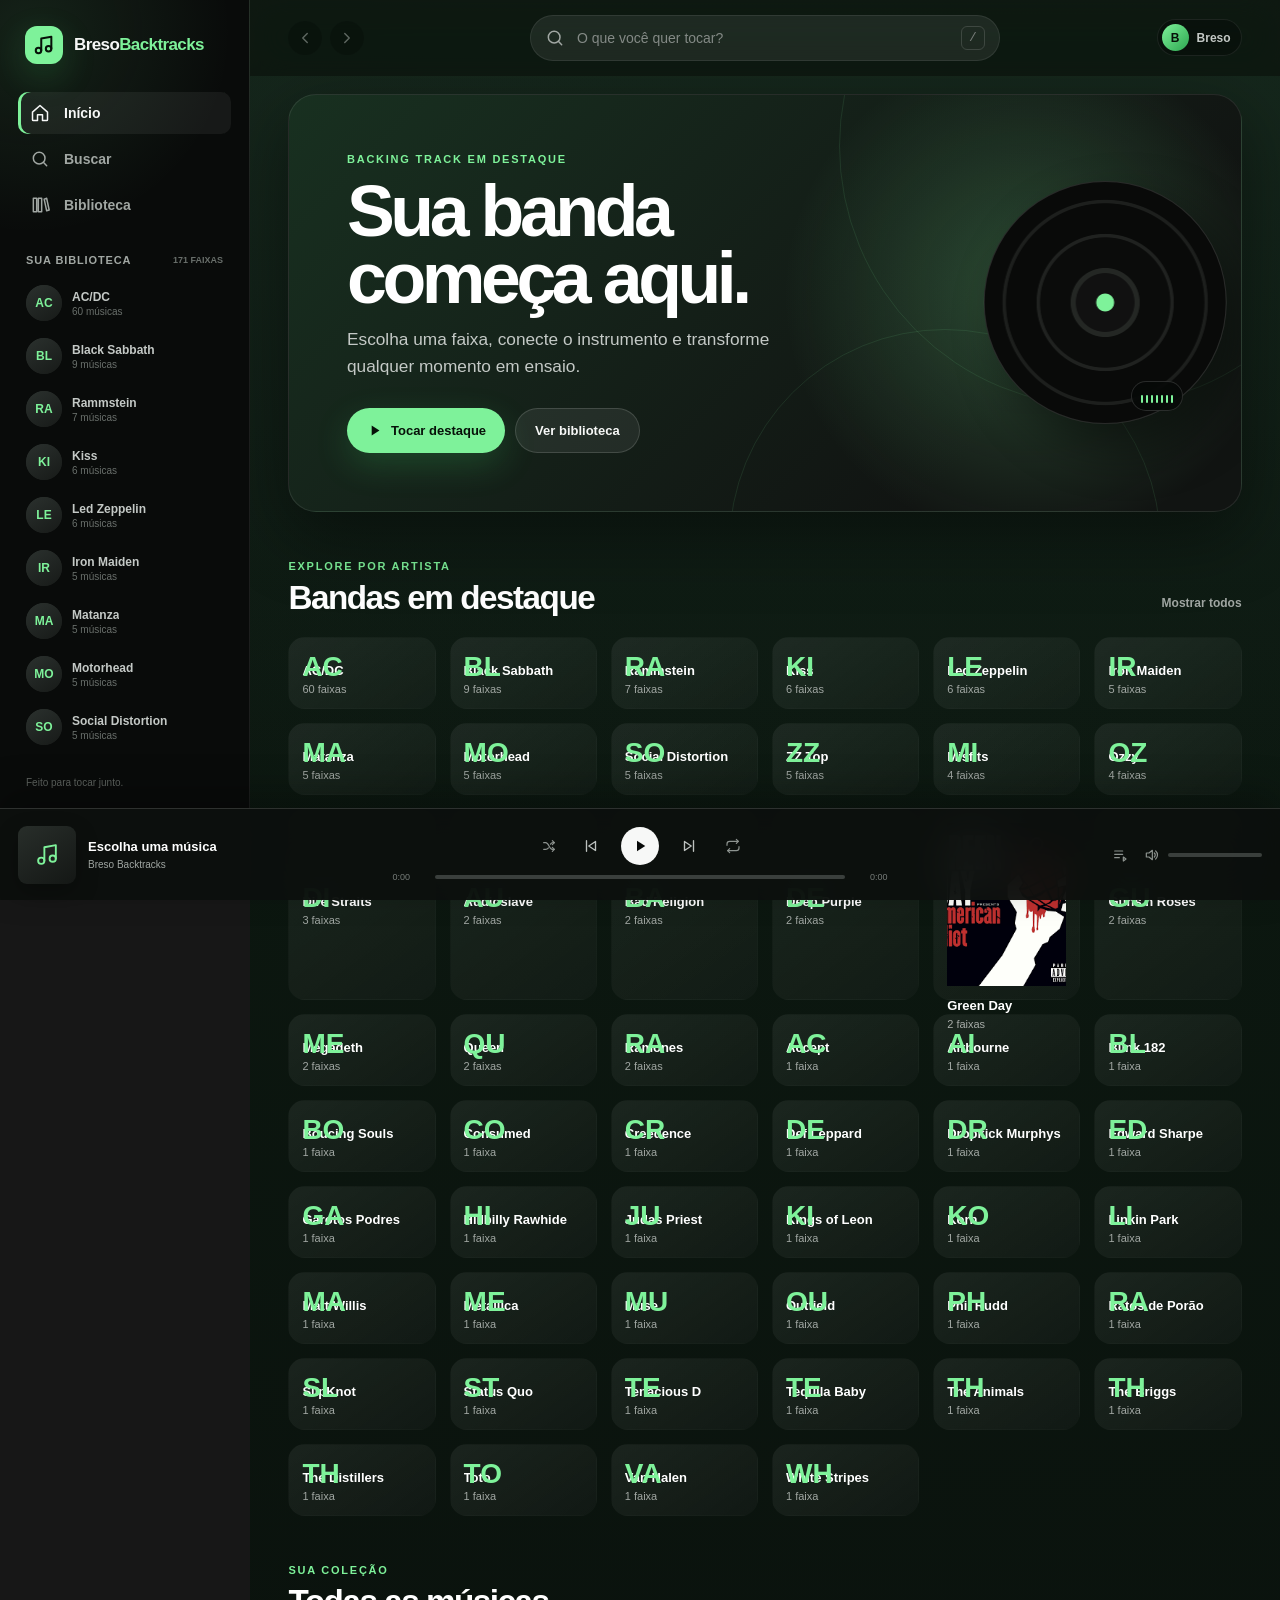
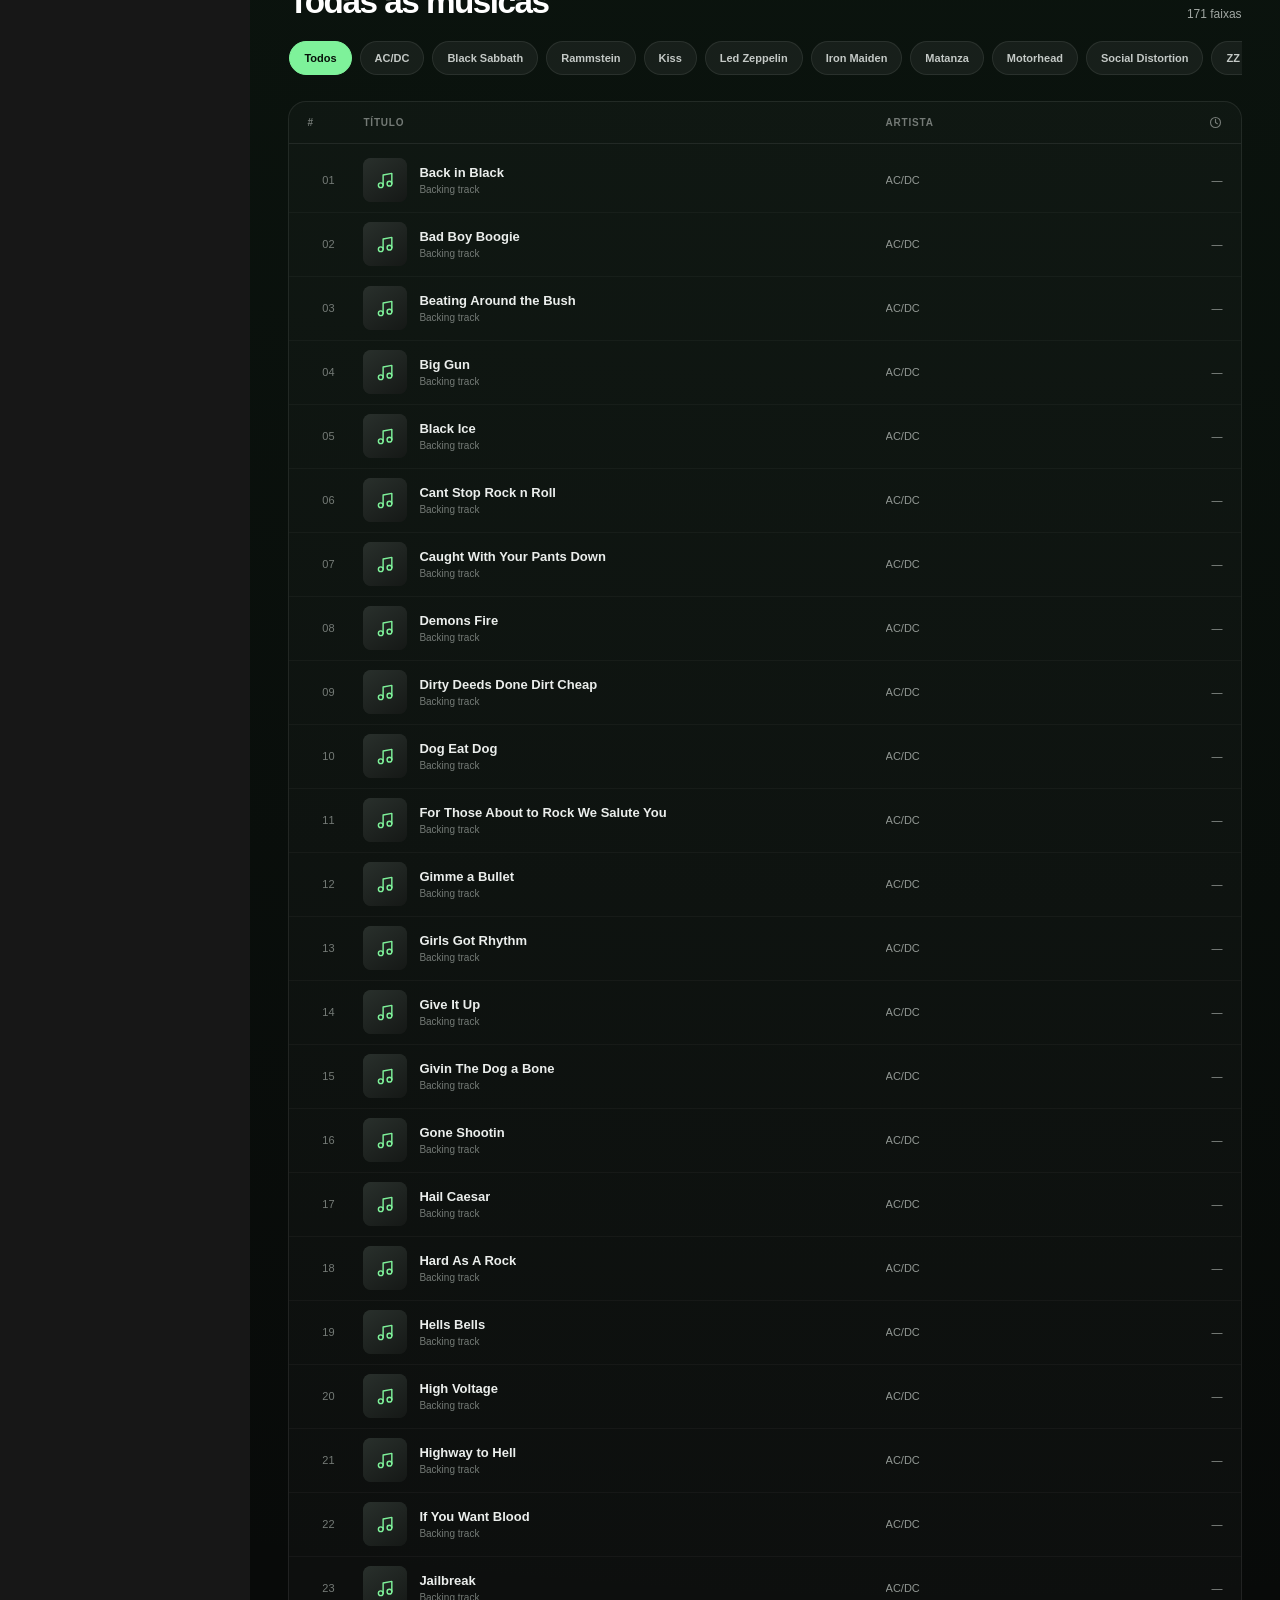
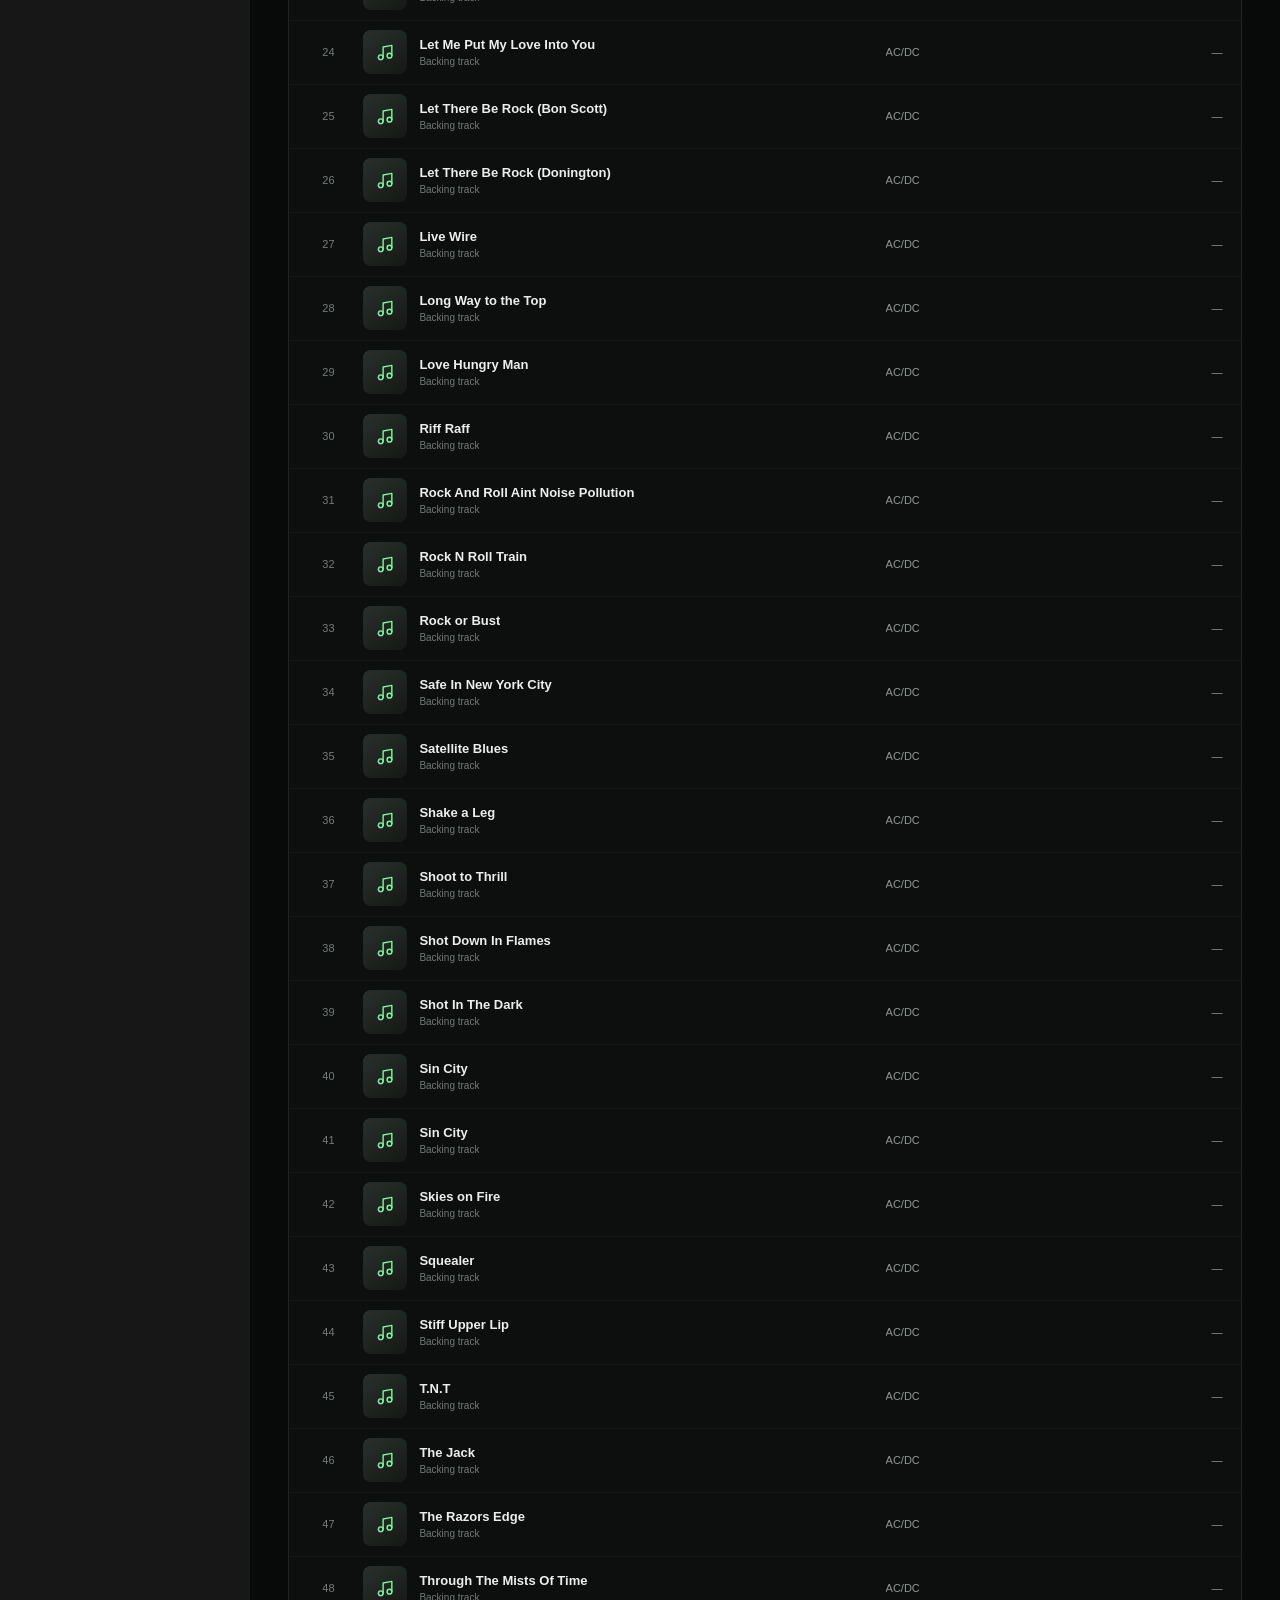
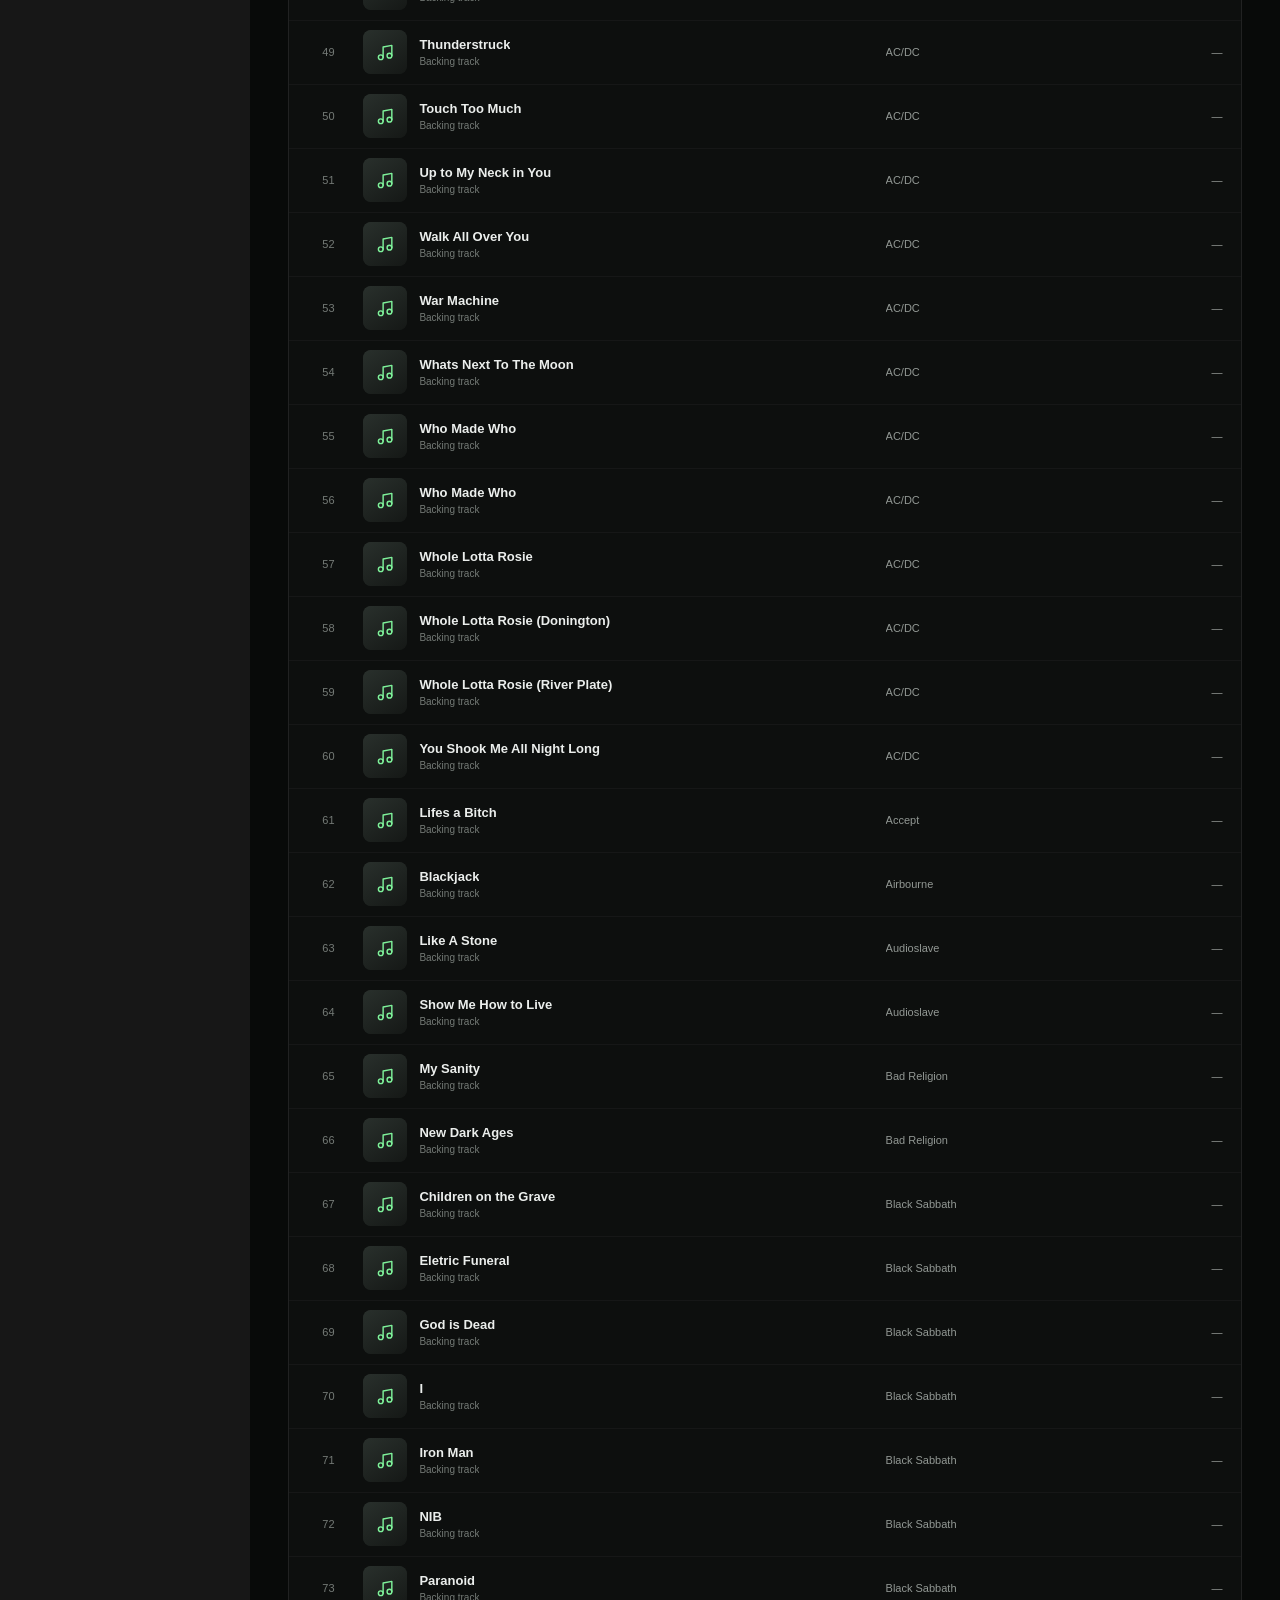
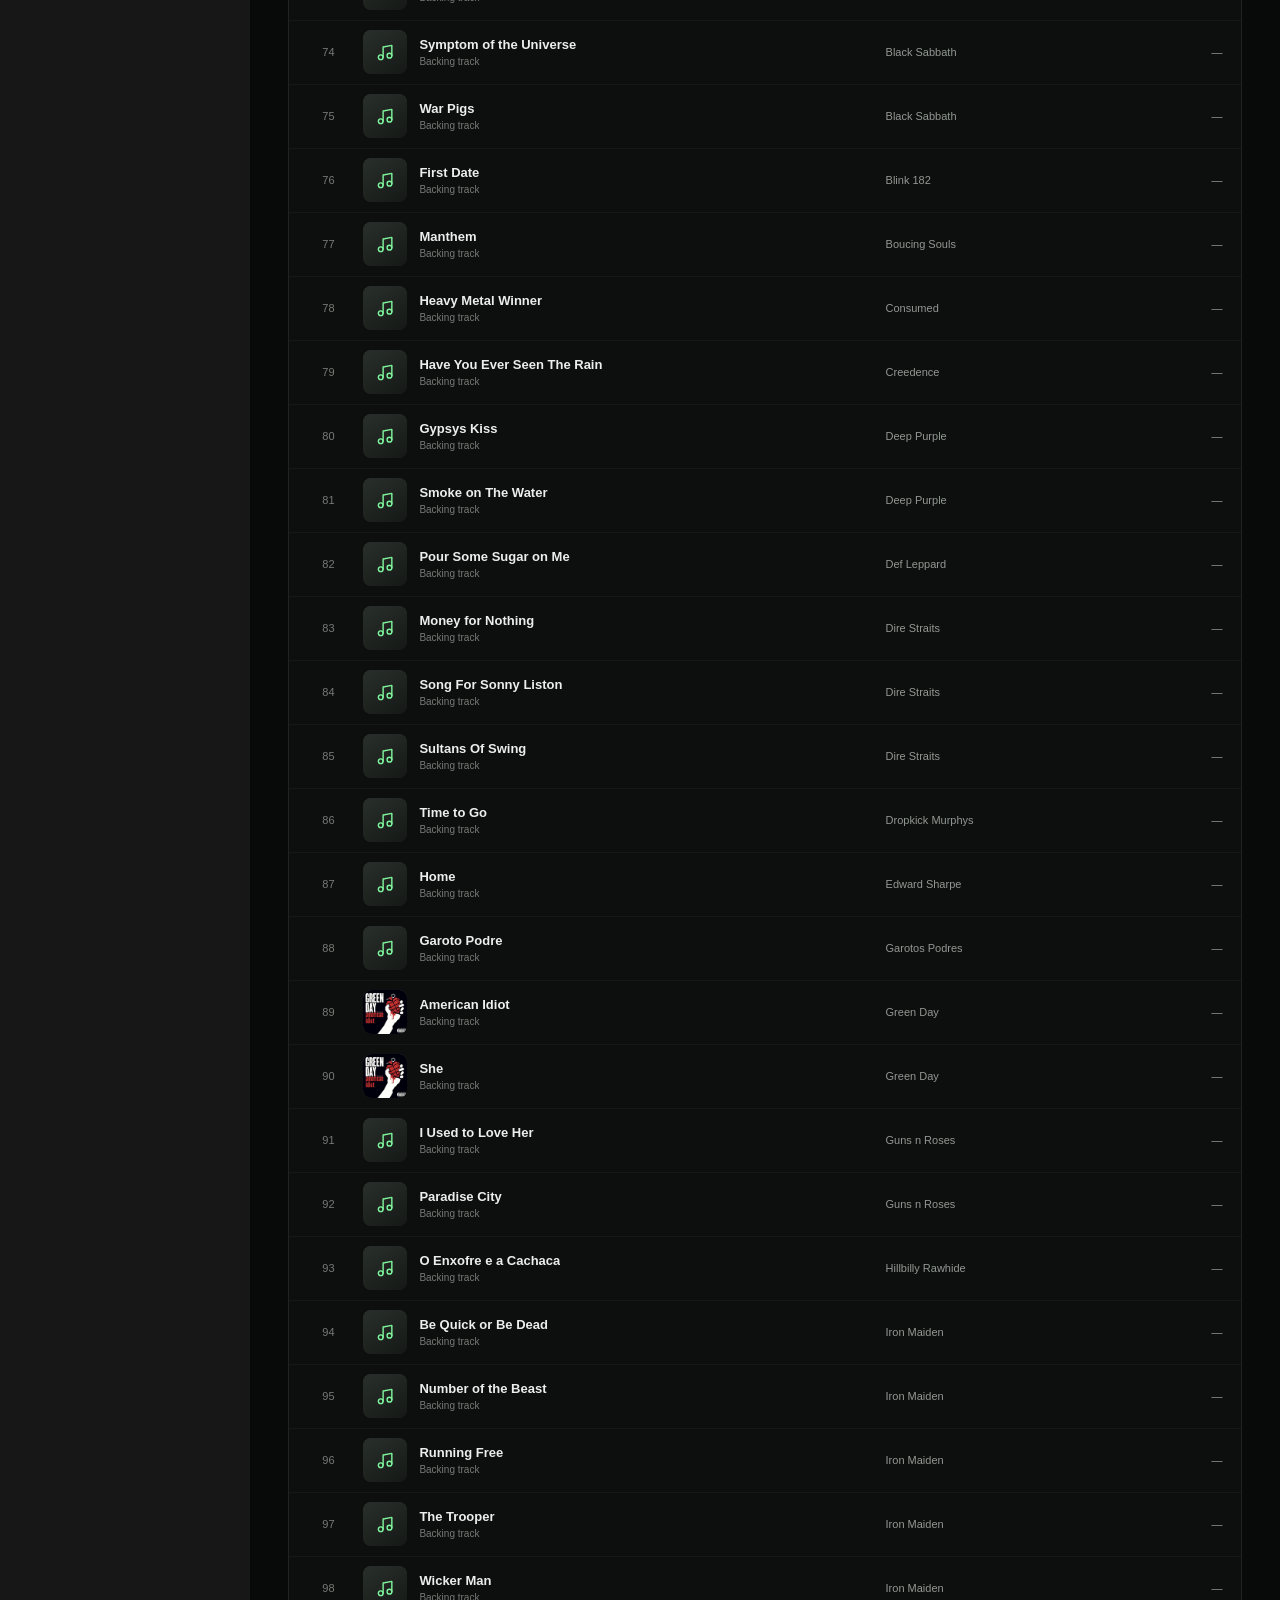
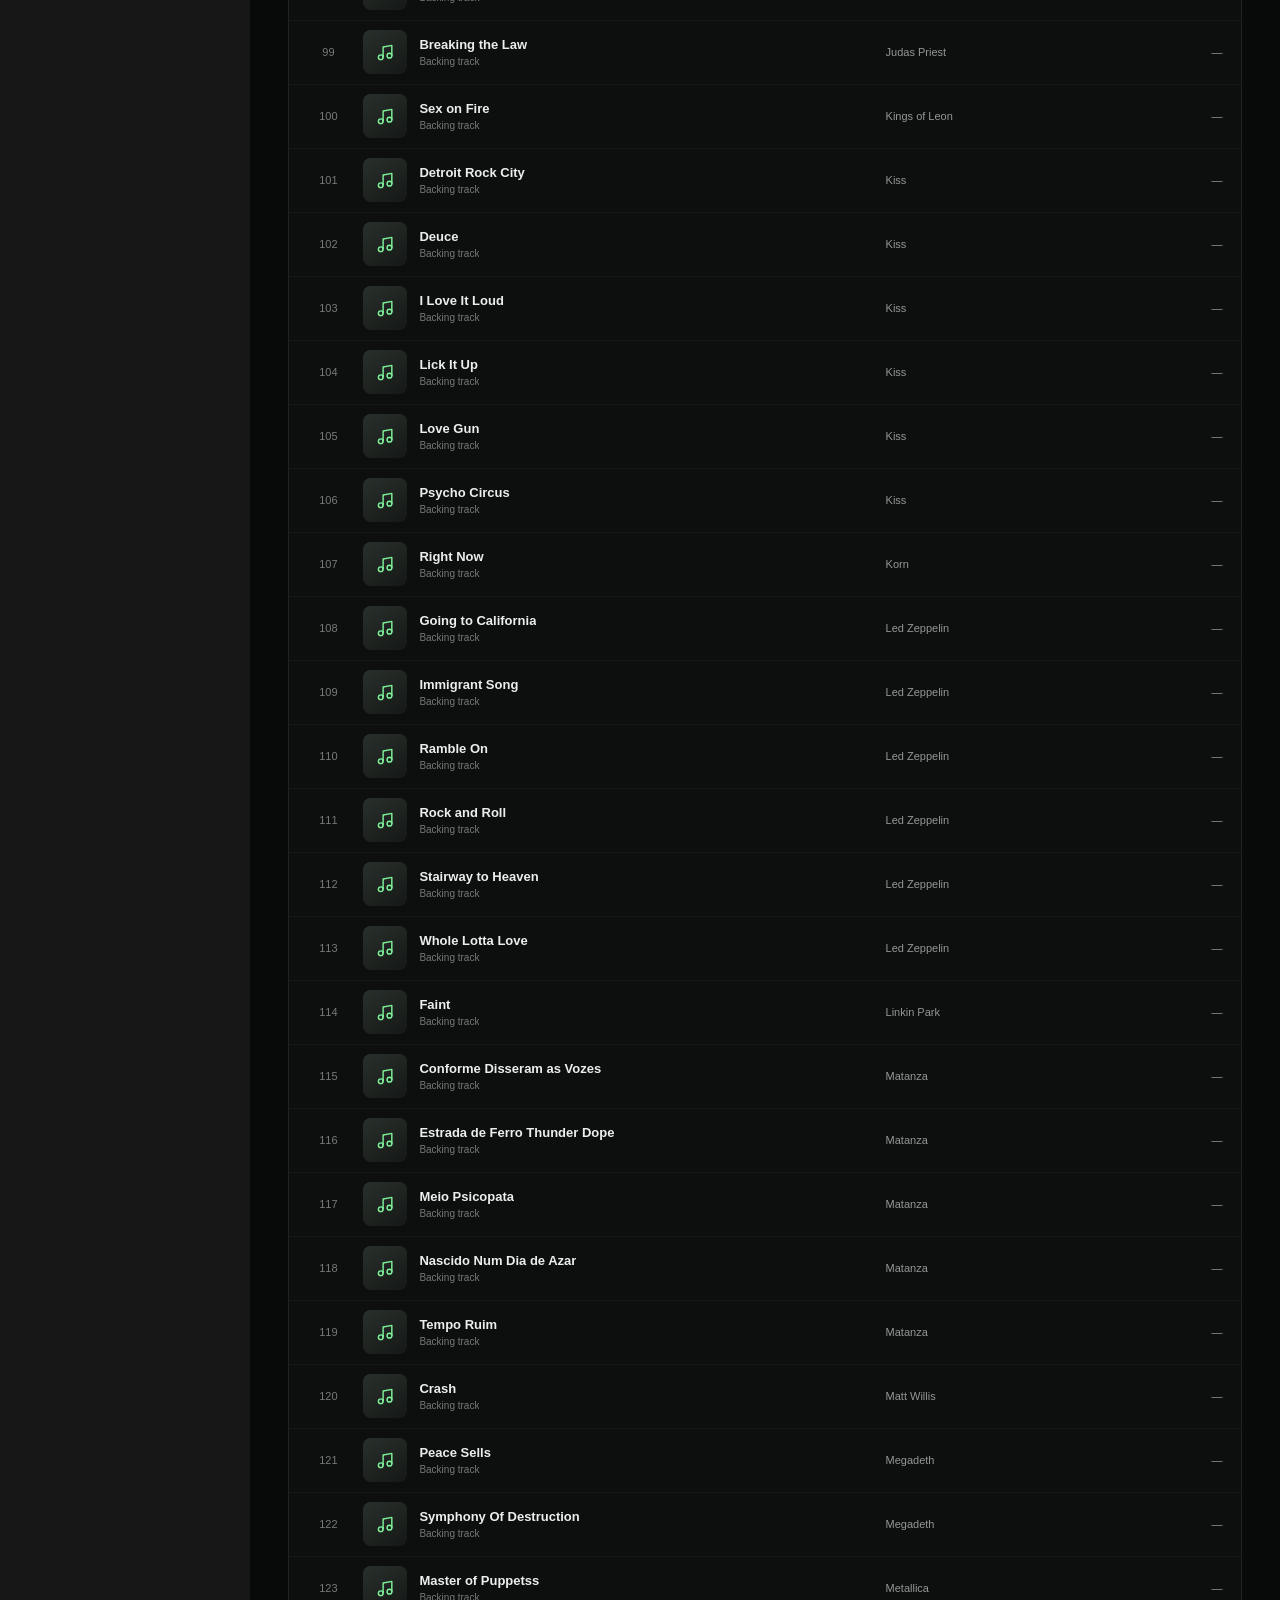
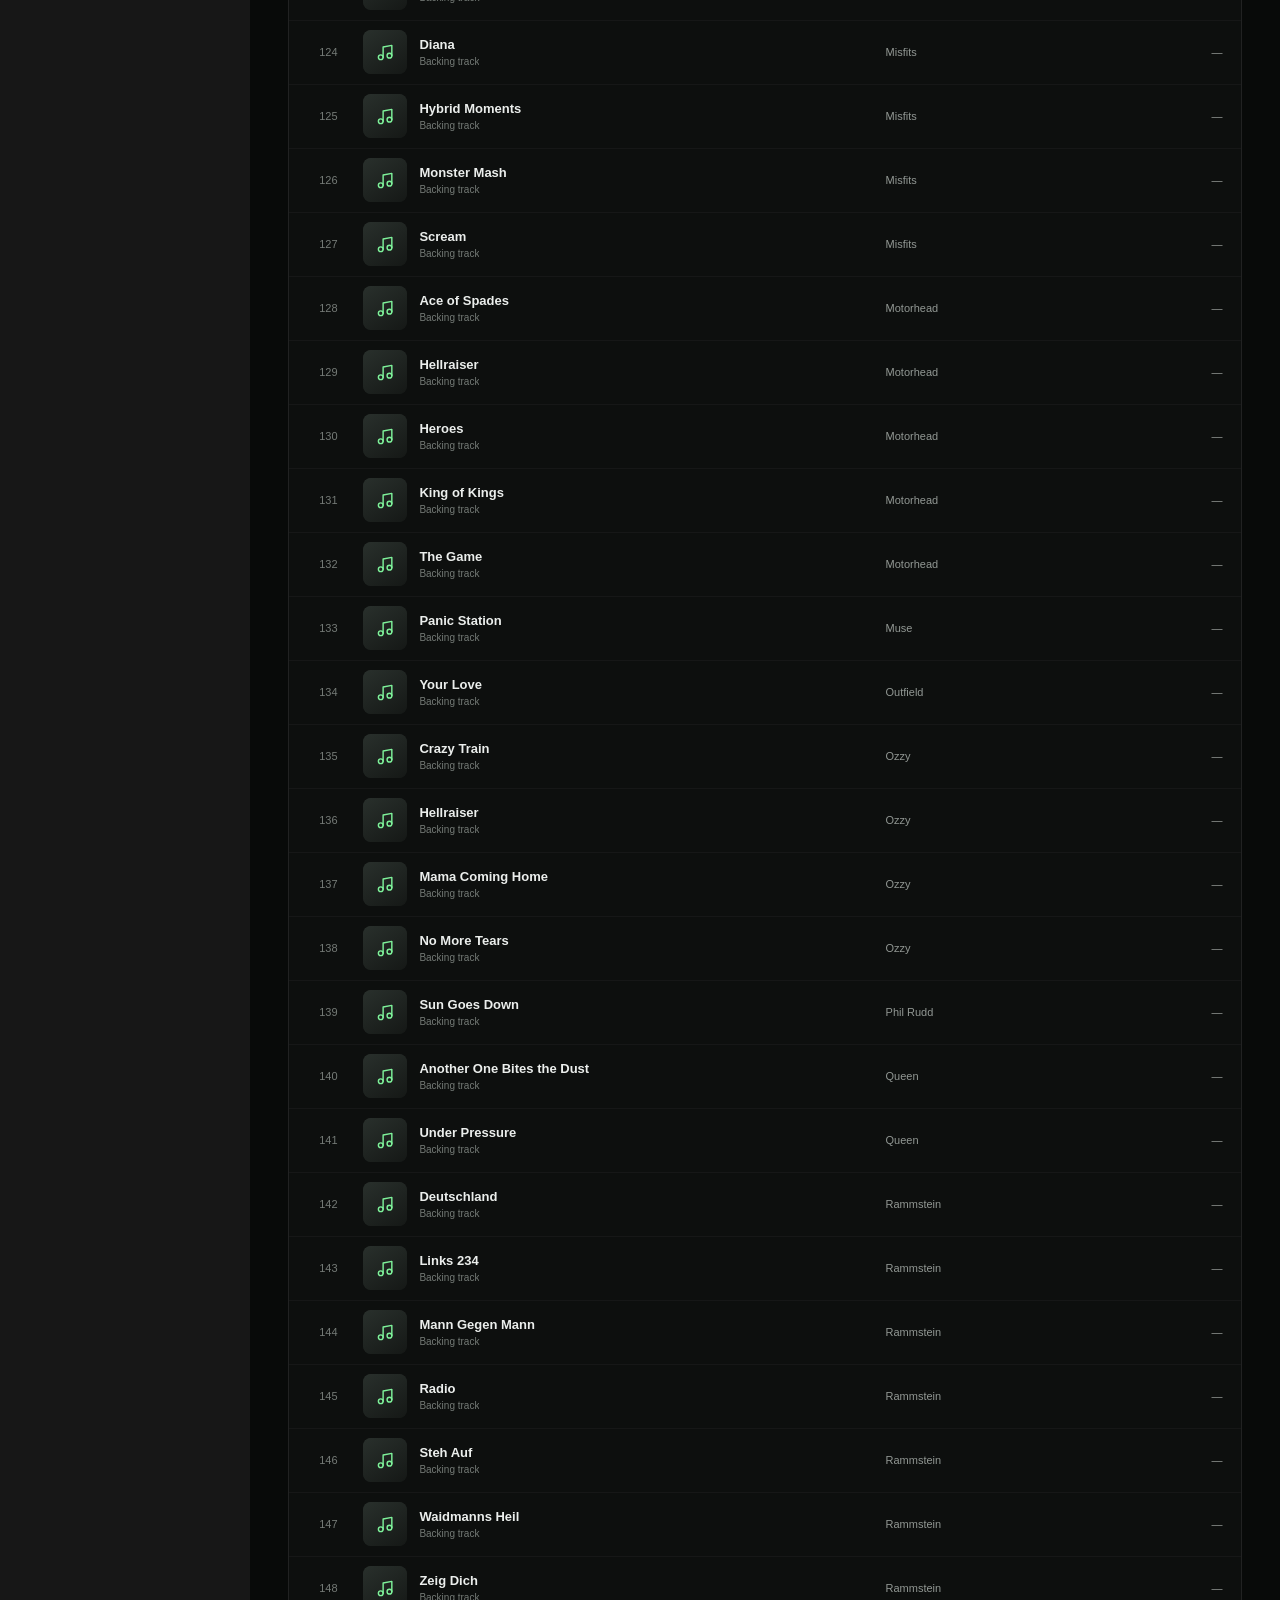
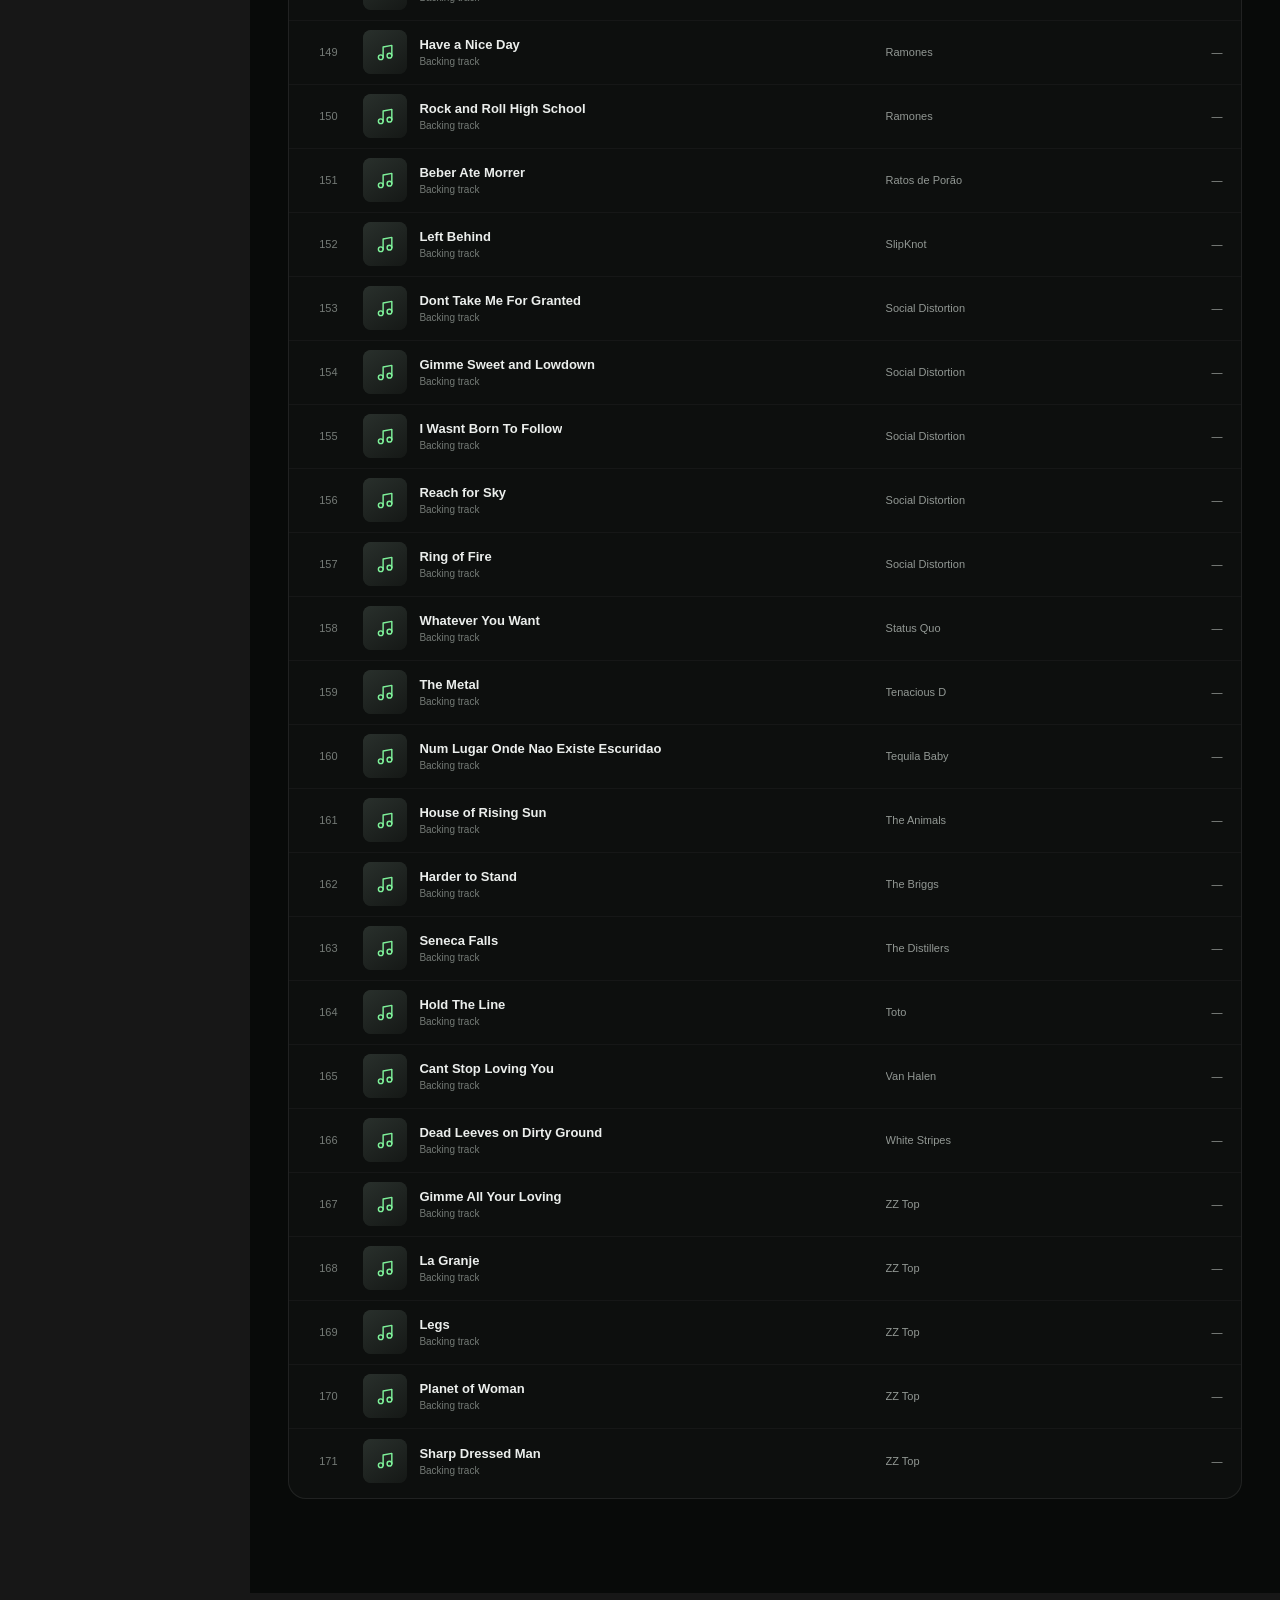
==== commit 22dc850b: "Merge branch 'main' of https://github.com/BresoDEV/BackingTracks" ====
--- a/index.html
+++ b/index.html
@@ -1,7 +1,16 @@
-<meta name="viewport" content="width=device-width, initial-scale=1.0">
 <!DOCTYPE html>
 <html lang="pt-BR">
-    <head>
+
+<head>
+  <meta charset="UTF-8">
+  <meta name="viewport" content="width=device-width, initial-scale=1.0">
+  <meta name="theme-color" content="#080a09">
+  <meta name="description" content="Backing tracks para estudar, ensaiar e tocar.">
+  <title>Breso Backtracks</title>
+  <link rel="stylesheet" href="styles.css">
+  
+  
+	 <head>
         <meta charset="UTF-8">
         <title>Player com Bandas Ordenadas</title>
         <style>
@@ -13,161 +22,204 @@
       padding-bottom: 8rem;
       margin: 0;
     }
-
-    #listaMusicas {
-      max-width: 600px;
-      margin: 2rem auto;
-      padding: 1.5rem;
-    }
-
-    h1 {
-      font-size: 1.5rem;
-      font-weight: bold;
-      color: #34d399;
-    }
-
-    details {
-      background-color: #262626;
-      border-radius: 0.5rem;
-      padding: 1rem;
-      margin-bottom: 1rem;
-    }
-
-    summary {
-      cursor: pointer;
-      font-weight: 600;
-      color: #34d399;
-    }
-
-    .track {
-      display: block;
-      margin-top: 0.5rem;
-      color: white;
-      text-decoration: none;
-      cursor: pointer;
-	  background-color:transparent;
-	  border:none;
-    }
-
-    .track:hover {
-      color: #6ee7b7;
-    }
-
-    .player {
-      position: fixed;
-      bottom: 0;
-      left: 0;
-      width: 100vw;
-      background-color: #262626;
-      border-top: 1px solid #404040;
-      padding: 1rem;
-      box-shadow: 0 -2px 10px rgba(0, 0, 0, 0.5);
-      z-index: 50;
-    }
-
-    .player-inner {
-      display: flex;
-      align-items: center;
-      justify-content: space-between;
-      max-width: 960px;
-      margin: 0 auto;
-      flex-wrap: wrap;
-      gap: 1rem;
-    }
-
-    .player-left {
-      display: flex;
-      align-items: center;
-      gap: 1rem;
-    }
-
-    .player-left img {
-      width: 56px;
-      height: 56px;
-      border-radius: 0.5rem;
-      object-fit: cover;
-    }
-
-    .song-info {
-      font-size: 0.9rem;
-    }
-
-    .song-info div:first-child {
-      font-weight: 600;
-      color: white;
-    }
-
-    .song-info div:last-child {
-      color: #a3a3a3;
-      font-size: 0.75rem;
-    }
-
-    .player-controls {
-      display: flex;
-      align-items: center;
-      gap: 1rem;
-      font-size: 1rem;
-    }
-
-    .player-controls span {
-      font-size: 0.75rem;
-      color: #a3a3a3;
-    }
-
-    .player-controls button {
-      background: none;
-      border: none;
-      color: #34d399;
-      font-size: 1.5rem;
-      cursor: pointer;
-    }
-
-    .progress-container {
-      margin-top: 0.5rem;
-      height: 4px;
-      background-color: #525252;
-      border-radius: 4px;
-      max-width: 960px;
-      margin-left: auto;
-      margin-right: auto;
-      overflow: hidden;
-    }
-
-    .progress-bar {
-      height: 4px;
-      background-color: #10b981;
-      width: 0%;
-      transition: width 0.2s ease;
-    }
-        </style>
-    </head>
-    <body>
-        <div id="listaMusicas">
-            <h1>🎵 Breso Backtracks</h1>
+</style>
+
+</head>
+<body>
+  <div class="app-shell">
+    <aside class="sidebar" aria-label="Navegação principal">
+      <a class="brand" href="#inicio" aria-label="Breso Backtracks, início">
+        <span class="brand-mark" aria-hidden="true">
+          <svg viewBox="0 0 24 24"><path d="M9 18V5l11-2v13"/><circle cx="6" cy="18" r="3"/><circle cx="17" cy="16" r="3"/></svg>
+        </span>
+        <span>Breso<span>Backtracks</span></span>
+      </a>
+
+      <nav class="main-nav">
+        <button class="nav-item active" type="button" data-view="home">
+          <svg viewBox="0 0 24 24" aria-hidden="true"><path d="m3 11 9-8 9 8v9a1 1 0 0 1-1 1h-5v-7H9v7H4a1 1 0 0 1-1-1z"/></svg>
+          Início
+        </button>
+        <button class="nav-item" type="button" data-focus-search>
+          <svg viewBox="0 0 24 24" aria-hidden="true"><circle cx="11" cy="11" r="7"/><path d="m20 20-4-4"/></svg>
+          Buscar
+        </button>
+        <button class="nav-item" type="button" data-scroll-library>
+          <svg viewBox="0 0 24 24" aria-hidden="true"><path d="M4 4h4v16H4zM10 4h4v16h-4zM17 5l3-1 3 14-3 1z"/></svg>
+          Biblioteca
+        </button>
+      </nav>
+
+      <div class="sidebar-library">
+        <div class="sidebar-title">
+          <span>Sua biblioteca</span>
+          <span id="sidebarCount">0 faixas</span>
         </div>
-        <div class="player">
-            <div class="player-inner">
-                <div class="player-left">
-                    <img id="albumCover" src="https://purepng.com/public/uploads/large/purepng.com-music-iconsymbolsiconsapple-iosiosios-8-iconsios-8-721522596085b6osz.png" alt="Capa">
-                    <div class="song-info">
-                        <div id="songTitle">Nenhuma música</div>
-                        <div id="artistName">Artista</div>
-                    </div>
-                </div>
-                <div class="player-controls">
-                    <span id="currentTime">0:00</span>
-                    <button id="playPause">▶️</button>
-                    <span id="duration">0:00</span>
-                </div>
+        <div id="sidebarArtists" class="sidebar-artists"></div>
+      </div>
+
+      <p class="sidebar-foot">Feito para tocar junto.</p>
+    </aside>
+
+    <main class="main-content" id="inicio">
+      <header class="topbar">
+        <div class="history-actions" aria-hidden="true">
+          <button class="circle-button muted" type="button" tabindex="-1">
+            <svg viewBox="0 0 24 24"><path d="m15 18-6-6 6-6"/></svg>
+          </button>
+          <button class="circle-button muted" type="button" tabindex="-1">
+            <svg viewBox="0 0 24 24"><path d="m9 18 6-6-6-6"/></svg>
+          </button>
+        </div>
+
+        <label class="search-field" for="searchInput">
+          <svg viewBox="0 0 24 24" aria-hidden="true"><circle cx="11" cy="11" r="7"/><path d="m20 20-4-4"/></svg>
+          <input id="searchInput" type="search" placeholder="O que você quer tocar?" autocomplete="off">
+          <kbd>/</kbd>
+        </label>
+
+        <div class="profile-pill" aria-label="Breso Backtracks">
+          <span class="profile-avatar">B</span>
+          <span>Breso</span>
+        </div>
+      </header>
+
+      <div class="content-wrap">
+        <section class="hero" aria-labelledby="heroTitle">
+          <div class="hero-copy">
+            <span class="eyebrow">Backing track em destaque</span>
+            <h1 id="heroTitle">Sua banda começa aqui.</h1>
+            <p>Escolha uma faixa, conecte o instrumento e transforme qualquer momento em ensaio.</p>
+            <div class="hero-actions">
+              <button class="primary-button" id="heroPlay" type="button">
+                <svg viewBox="0 0 24 24" aria-hidden="true"><path d="m8 5 11 7-11 7z"/></svg>
+                Tocar destaque
+              </button>
+              <button class="secondary-button" type="button" data-scroll-library>Ver biblioteca</button>
             </div>
-            <div class="progress-container">
-                <div id="progressBar" class="progress-bar"></div>
+          </div>
+          <div class="hero-art" aria-hidden="true">
+            <div class="vinyl vinyl-back"></div>
+            <img id="heroCover" src="" alt="">
+            <div class="sound-wave"><i></i><i></i><i></i><i></i><i></i><i></i><i></i></div>
+          </div>
+        </section>
+
+        <section class="section-block artist-section" aria-labelledby="artistHeading">
+          <div class="section-heading">
+            <div>
+              <span class="section-kicker">Explore por artista</span>
+              <h2 id="artistHeading">Bandas em destaque</h2>
             </div>
+            <button class="text-button" id="showAllArtists" type="button">Mostrar todos</button>
+          </div>
+          <div class="artist-grid" id="artistGrid"></div>
+        </section>
+
+        <section class="section-block library-section" id="biblioteca" aria-labelledby="libraryHeading">
+          <div class="section-heading library-heading">
+            <div>
+              <span class="section-kicker">Sua coleção</span>
+              <h2 id="libraryHeading">Todas as músicas</h2>
+            </div>
+            <span class="results-count" id="resultsCount"></span>
+          </div>
+
+          <div class="filter-row" id="filterRow" aria-label="Filtros de artistas"></div>
+
+          <div class="track-table" role="table" aria-label="Lista de backing tracks">
+            <div class="track-table-head" role="row">
+              <span role="columnheader">#</span>
+              <span role="columnheader">Título</span>
+              <span role="columnheader">Artista</span>
+              <span class="head-duration" role="columnheader">
+                <svg viewBox="0 0 24 24" aria-label="Duração"><circle cx="12" cy="12" r="8"/><path d="M12 7v5l3 2"/></svg>
+              </span>
+            </div>
+            <div id="trackList" class="track-list"></div>
+            <div id="emptyState" class="empty-state" hidden>
+              <span class="empty-icon">
+                <svg viewBox="0 0 24 24" aria-hidden="true"><circle cx="11" cy="11" r="7"/><path d="m20 20-4-4"/></svg>
+              </span>
+              <h3>Nenhuma faixa encontrada</h3>
+              <p>Tente buscar por outro título ou artista.</p>
+              <button class="secondary-button" id="clearSearch" type="button">Limpar busca</button>
+            </div>
+          </div>
+        </section>
+      </div>
+    </main>
+  </div>
+
+  <footer class="player-bar" id="playerBar">
+    <div class="now-playing">
+      <div class="cover-shell">
+        <img id="albumCover" src="" alt="Capa da música atual">
+        <div class="cover-fallback" aria-hidden="true">
+          <svg viewBox="0 0 24 24"><path d="M9 18V5l11-2v13"/><circle cx="6" cy="18" r="3"/><circle cx="17" cy="16" r="3"/></svg>
         </div>
-        <audio id="player">
-            <source src="" type="audio/mp3">
-        </audio>
-        <script>
+      </div>
+      <div class="now-playing-copy">
+        <strong id="songTitle">Escolha uma música</strong>
+        <span id="artistName">Breso Backtracks</span>
+      </div>
+    </div>
+
+    <div class="player-center">
+      <div class="player-controls">
+        <button class="icon-button small" id="shuffleButton" type="button" aria-label="Ativar ordem aleatória" title="Aleatório">
+          <svg viewBox="0 0 24 24"><path d="M4 7h3c5 0 5 10 10 10h3"/><path d="m17 14 3 3-3 3M4 17h3c2 0 3-.8 4.2-2.2M14.2 9.2C15.1 7.9 16 7 18 7h2"/><path d="m17 4 3 3-3 3"/></svg>
+        </button>
+        <button class="icon-button" id="previousButton" type="button" aria-label="Música anterior" title="Anterior">
+          <svg viewBox="0 0 24 24"><path d="M6 5v14M18 6l-9 6 9 6z"/></svg>
+        </button>
+        <button class="play-button" id="playPause" type="button" aria-label="Tocar" title="Tocar">
+          <svg class="play-icon" viewBox="0 0 24 24"><path d="m8 5 11 7-11 7z"/></svg>
+          <svg class="pause-icon" viewBox="0 0 24 24"><path d="M7 5h4v14H7zM14 5h4v14h-4z"/></svg>
+        </button>
+        <button class="icon-button" id="nextButton" type="button" aria-label="Próxima música" title="Próxima">
+          <svg viewBox="0 0 24 24"><path d="M18 5v14M6 6l9 6-9 6z"/></svg>
+        </button>
+        <button class="icon-button small" id="repeatButton" type="button" aria-label="Repetir música" title="Repetir">
+          <svg viewBox="0 0 24 24"><path d="m17 2 3 3-3 3"/><path d="M3 11V9a4 4 0 0 1 4-4h13M7 22l-3-3 3-3"/><path d="M21 13v2a4 4 0 0 1-4 4H4"/></svg>
+        </button>
+      </div>
+      <div class="progress-row">
+        <span id="currentTime">0:00</span>
+        <input id="progressInput" class="range-input" type="range" min="0" max="100" value="0" step="0.1" aria-label="Posição da música">
+        <span id="duration">0:00</span>
+      </div>
+    </div>
+
+    <div class="player-extras">
+      <button class="icon-button small" id="queueButton" type="button" aria-label="Ir para a música atual" title="Música atual">
+        <svg viewBox="0 0 24 24"><path d="M4 6h12M4 11h12M4 16h7"/><path d="m17 15 4 3-4 3z"/></svg>
+      </button>
+      <button class="icon-button small" id="muteButton" type="button" aria-label="Silenciar" title="Volume">
+        <svg class="volume-icon" viewBox="0 0 24 24"><path d="M5 9v6h4l5 4V5L9 9zM17 9a4 4 0 0 1 0 6M19 6a8 8 0 0 1 0 12"/></svg>
+      </button>
+      <input id="volumeInput" class="range-input volume-range" type="range" min="0" max="1" value="0.8" step="0.01" aria-label="Volume">
+    </div>
+  </footer>
+
+  <nav class="mobile-nav" aria-label="Navegação móvel">
+    <button class="active" type="button" data-view="home">
+      <svg viewBox="0 0 24 24"><path d="m3 11 9-8 9 8v9a1 1 0 0 1-1 1h-5v-7H9v7H4a1 1 0 0 1-1-1z"/></svg>
+      Início
+    </button>
+    <button type="button" data-focus-search>
+      <svg viewBox="0 0 24 24"><circle cx="11" cy="11" r="7"/><path d="m20 20-4-4"/></svg>
+      Buscar
+    </button>
+    <button type="button" data-scroll-library>
+      <svg viewBox="0 0 24 24"><path d="M4 4h4v16H4zM10 4h4v16h-4zM17 5l3-1 3 14-3 1z"/></svg>
+      Biblioteca
+    </button>
+  </nav>
+
+  <audio id="player" preload="metadata"></audio>
+
+  <script>
   var site  = "https://bresodev.github.io/BackingTracks/musicas/";
   
   
@@ -250,6 +302,7 @@
 {banda: 'AC/DC', titulo:'For Those About to Rock We Salute You', src: site + 'For_Those_About_to_Rock_We_Salute_You.mp3', capa: capaACDC},
 {banda: 'AC/DC', titulo:'Girls Got Rhythm', src: site + 'Girls_Got_Rhythm.mp3', capa: capaACDC},
 {banda: 'AC/DC', titulo:'Give It Up', src: site + 'Give_It_Up.mp3', capa: capaACDC},
+{banda: 'AC/DC', titulo:'Givin The Dog a Bone', src: site + 'GIVIN THE DOG A BONE.mp3', capa: capaACDC},
 {banda: 'AC/DC', titulo:'Hail Caesar', src: site + 'Hail_Caesar.mp3', capa: capaACDC},
 {banda: 'AC/DC', titulo:'Hard As A Rock', src: site + 'Hard_As_A_Rock.mp3', capa: capaACDC},
 {banda: 'AC/DC', titulo:'Hells Bells', src: site + 'Hells_Bells.mp3', capa: capaACDC},
@@ -284,12 +337,18 @@
 {banda: 'AC/DC', titulo:'Whats Next To The Moon', src: site + 'Whats_Next_to_the_Moon.mp3', capa: capaACDC},
 {banda: 'AC/DC', titulo:'Who Made Who', src: site + 'Who_Made_Who.mp3', capa: capaACDC},
 {banda: 'AC/DC', titulo:'Whole Lotta Rosie', src: site + 'Lotta_Rosie.mp3', capa: capaACDC},
+{banda: 'AC/DC', titulo:'Whole Lotta Rosie (River Plate)', src: site + 'Whole Lotta Rosie River Plate.mp3', capa: capaACDC},
 {banda: 'AC/DC', titulo:'You Shook Me All Night Long', src: site + 'You_Shook_Me_All_Night_Long.mp3', capa: capaACDC},
 {banda: 'AC/DC', titulo:'Shot In The Dark', src: site + 'Shot In The Dark.mp3', capa: capaACDC},
 {banda: 'AC/DC', titulo:'Big Gun', src: site + 'ACDC - BIG GUN.mp3', capa: capaACDC},
+{banda: 'AC/DC', titulo:'Sin City', src: site + 'ACDC Sin City.mp3', capa: capaACDC},
+{banda: 'AC/DC', titulo:'Dog Eat Dog', src: site + 'Dog Eat Dog.mp3', capa: capaACDC},
+
+
 {banda: 'Accept',  titulo:'Lifes a Bitch', src: site + 'Lifes_a_Bitch.mp3', capa: capaAccept},//1231198837889044480/1231201342366810162/?ex=6636189a&amp;is=6623a39a&amp;hm=38cee1d449687c9160801ceb87e3ad4cec9dafbb316b632a65b3b60e6811f3b8&amp;', capa: ''},
 {banda: 'Airbourne', titulo: 'Blackjack', src: site + 'Blackjack.mp3', capa: capaAirborne},///1231231900970913814/Blackjack.mp3?ex=66363510&amp;is=6623c010&amp;hm=3a585e52aaaab0cbcdf7041ba4ded0284182ccf0e180420f88404d7ee35c0821&amp;', capa: ''},
 {banda: 'Audioslave', titulo: 'Show Me How to Live', src: site + 'Show_Me_How_to_Live.mp3', capa: capaAudioslave},///1231232531622269049/?ex=663635a6&amp;is=6623c0a6&amp;hm=9ff0d2c64166fcd9f010ba99b9fbf4fcb25f4bcc12f6004e86e9f9820d9746ec&amp;', capa: ''},
+{banda: 'Audioslave', titulo: 'Like A Stone', src: site + 'Audioslave - Like A Stone.mp3', capa: capaAudioslave},///1231232531622269049/?ex=663635a6&amp;is=6623c0a6&amp;hm=9ff0d2c64166fcd9f010ba99b9fbf4fcb25f4bcc12f6004e86e9f9820d9746ec&amp;', capa: ''},
 {banda: 'Bad Religion',  titulo:'New Dark Ages', src: site + 'New_Dark_Ages.mp3', capa: capaBadReligion},//1231198837889044480/1231201627482882070/?ex=663618de&amp;is=6623a3de&amp;hm=a7bc7d36b9d1a184c7a9e7b9584eae7e7a7856fe1255688150fd851af456042b&amp;', capa: ''},
 {banda: 'Bad Religion', titulo: 'My Sanity', src: site + 'Bad_Religion_My_Sanity_Guitar_Backing_Track_w_Vocals__nKKkAmkAq4M_140.mp3', capa: capaBadReligion},///1231409947817021471/Bad_Religion_My_Sanity_Guitar_Backing_Track_w_Vocals__nKKkAmkAq4M_140.mp3?ex=6636dae2&amp;is=662465e2&amp;hm=2251bb5f5b09881a6001a7e0d466d673cb9b74f402290b9b37976b55446799ba&amp;', capa: ''},
 {banda: 'Black Sabbath', titulo: 'Children on the Grave', src: site + 'Children_Of_The_Grave.mp3', capa: capaBlackSabbath},///1231231897527521350/Children_Of_The_Grave.mp3?ex=6625118f&amp;is=6623c00f&amp;hm=ed1408379ed7a7a83d3b94aaf146076bab1697d532258f6a9ae5b64732f25c77&amp;', capa: ''},
@@ -409,93 +468,7 @@
 	
 	
 
-    const container = document.getElementById('listaMusicas');
-    const agrupadas = {};
-
-    musicas.forEach(m => {
-      if (!agrupadas[m.banda]) agrupadas[m.banda] = [];
-      agrupadas[m.banda].push(m);
-    });
-
-    const bandasOrdenadas = Object.keys(agrupadas).sort((a, b) => a.localeCompare(b, 'pt', { sensitivity: 'base' }));
-
-    for (const banda of bandasOrdenadas) {
-      const detalhes = document.createElement('details');
-      const summary = document.createElement('summary');
-      summary.textContent = banda;
-      detalhes.appendChild(summary);
-
-      agrupadas[banda]
-        .sort((a, b) => a.titulo.localeCompare(b.titulo, 'pt', { sensitivity: 'base' }))
-        .forEach(musica => {
-          const btn = document.createElement('button');
-          btn.className = "track";
-          btn.textContent = `🎵 ${musica.titulo}`;
-          btn.dataset.src = musica.src;
-          btn.dataset.title = musica.titulo;
-          btn.dataset.artist = musica.banda;
-          btn.dataset.cover = musica.capa;
-          detalhes.appendChild(btn);
-        });
-
-      container.appendChild(detalhes);
-    }
-
-    // PLAYER
-    const player = document.getElementById('player');
-    const playPauseBtn = document.getElementById('playPause');
-    const progressBar = document.getElementById('progressBar');
-    const currentTimeEl = document.getElementById('currentTime');
-    const durationEl = document.getElementById('duration');
-    const titleEl = document.getElementById('songTitle');
-    const artistEl = document.getElementById('artistName');
-    const coverEl = document.getElementById('albumCover');
-    let isPlaying = false;
-
-    function formatTime(seconds) {
-      const min = Math.floor(seconds / 60);
-      const sec = Math.floor(seconds % 60);
-      return `${min}:${sec < 10 ? '0' : ''}${sec}`;
-    }
-
-    playPauseBtn.addEventListener('click', () => {
-      if (player.src) {
-        if (isPlaying) {
-          player.pause();
-          playPauseBtn.textContent = '▶️';
-        } else {
-          player.play();
-          playPauseBtn.textContent = '⏸️';
-        }
-        isPlaying = !isPlaying;
-      }
-    });
-
-    player.addEventListener('timeupdate', () => {
-      if (!isNaN(player.duration)) {
-        const percent = (player.currentTime / player.duration) * 100;
-        progressBar.style.width = `${percent}%`;
-        currentTimeEl.textContent = formatTime(player.currentTime);
-        durationEl.textContent = formatTime(player.duration);
-      }
-    });
-
-    container.addEventListener('click', e => {
-      if (e.target.classList.contains('track')) {
-        const src = e.target.dataset.src;
-        const title = e.target.dataset.title;
-        const artist = e.target.dataset.artist;
-        const cover = e.target.dataset.cover;
-
-        player.src = src;
-        titleEl.textContent = title;
-        artistEl.textContent = artist;
-        coverEl.src = cover;
-        player.play();
-        playPauseBtn.textContent = '⏸️';
-        isPlaying = true;
-      }
-    });
-        </script>
-    </body>
+  </script>
+  <script src="app.js"></script>
+</body>
 </html>
--- a/styles.css
+++ b/styles.css
@@ -0,0 +1,1618 @@
+:root {
+  color-scheme: dark;
+  --bg: #080a09;
+  --bg-soft: #101312;
+  --panel: #151817;
+  --panel-hover: #202422;
+  --line: rgba(255, 255, 255, 0.08);
+  --line-strong: rgba(255, 255, 255, 0.14);
+  --text: #f7f8f7;
+  --muted: #a1a7a3;
+  --muted-strong: #c4c9c6;
+  --accent: #7ef29a;
+  --accent-strong: #43d86a;
+  --accent-dark: #12351c;
+  --sidebar-width: 250px;
+  --player-height: 92px;
+  --mobile-nav-height: 68px;
+  --shadow: 0 24px 70px rgba(0, 0, 0, 0.42);
+  font-family: Inter, "Segoe UI", Roboto, Helvetica, Arial, sans-serif;
+}
+
+* {
+  box-sizing: border-box;
+}
+
+html {
+  scroll-behavior: smooth;
+}
+
+body {
+  min-width: 320px;
+  min-height: 100vh;
+  margin: 0;
+  overflow-x: hidden;
+  background: var(--bg);
+  color: var(--text);
+}
+
+body::selection {
+  color: #071109;
+  background: var(--accent);
+}
+
+button,
+input {
+  font: inherit;
+}
+
+button {
+  color: inherit;
+}
+
+button,
+a,
+input[type="range"] {
+  -webkit-tap-highlight-color: transparent;
+}
+
+button:focus-visible,
+a:focus-visible,
+input:focus-visible {
+  outline: 2px solid var(--accent);
+  outline-offset: 3px;
+}
+
+img {
+  display: block;
+  max-width: 100%;
+}
+
+svg {
+  display: block;
+  width: 1em;
+  height: 1em;
+  fill: none;
+  stroke: currentColor;
+  stroke-linecap: round;
+  stroke-linejoin: round;
+  stroke-width: 1.8;
+}
+
+.play-icon,
+.pause-icon,
+.primary-button svg,
+.track-play svg {
+  fill: currentColor;
+  stroke: none;
+}
+
+.app-shell {
+  display: grid;
+  grid-template-columns: var(--sidebar-width) minmax(0, 1fr);
+  min-height: calc(100vh - var(--player-height));
+  padding-bottom: var(--player-height);
+}
+
+.sidebar {
+  position: fixed;
+  inset: 0 auto var(--player-height) 0;
+  z-index: 20;
+  display: flex;
+  width: var(--sidebar-width);
+  flex-direction: column;
+  gap: 28px;
+  padding: 26px 18px 20px;
+  overflow: hidden;
+  border-right: 1px solid var(--line);
+  background:
+    radial-gradient(circle at 12% 4%, rgba(126, 242, 154, 0.1), transparent 25%),
+    #090b0a;
+}
+
+.brand {
+  display: flex;
+  align-items: center;
+  gap: 11px;
+  padding: 0 7px;
+  color: var(--text);
+  font-size: 17px;
+  font-weight: 800;
+  letter-spacing: -0.6px;
+  text-decoration: none;
+}
+
+.brand > span:last-child span {
+  color: var(--accent);
+}
+
+.brand-mark {
+  display: grid;
+  width: 38px;
+  height: 38px;
+  place-items: center;
+  flex: 0 0 auto;
+  border-radius: 12px;
+  background: var(--accent);
+  color: #071109;
+  box-shadow: 0 12px 35px rgba(67, 216, 106, 0.18);
+}
+
+.brand-mark svg {
+  width: 22px;
+  height: 22px;
+  stroke-width: 2.2;
+}
+
+.main-nav {
+  display: grid;
+  gap: 4px;
+}
+
+.nav-item {
+  display: flex;
+  width: 100%;
+  align-items: center;
+  gap: 14px;
+  padding: 11px 12px;
+  border: 0;
+  border-radius: 10px;
+  background: transparent;
+  color: var(--muted);
+  cursor: pointer;
+  font-size: 14px;
+  font-weight: 650;
+  text-align: left;
+  transition: background 160ms ease, color 160ms ease;
+}
+
+.nav-item:hover,
+.nav-item.active {
+  background: rgba(255, 255, 255, 0.06);
+  color: var(--text);
+}
+
+.nav-item.active {
+  box-shadow: inset 3px 0 0 var(--accent);
+}
+
+.nav-item svg {
+  width: 20px;
+  height: 20px;
+  flex: 0 0 auto;
+}
+
+.sidebar-library {
+  display: flex;
+  min-height: 0;
+  flex: 1;
+  flex-direction: column;
+  gap: 12px;
+}
+
+.sidebar-title {
+  display: flex;
+  align-items: center;
+  justify-content: space-between;
+  padding: 0 8px;
+  color: var(--muted);
+  font-size: 11px;
+  font-weight: 800;
+  letter-spacing: 0.08em;
+  text-transform: uppercase;
+}
+
+.sidebar-title span:last-child {
+  color: #696f6b;
+  font-size: 9px;
+  letter-spacing: 0;
+}
+
+.sidebar-artists {
+  display: grid;
+  gap: 3px;
+  padding-right: 4px;
+  overflow-y: auto;
+  scrollbar-color: #353a37 transparent;
+  scrollbar-width: thin;
+}
+
+.sidebar-artist {
+  display: flex;
+  align-items: center;
+  gap: 10px;
+  padding: 7px 8px;
+  border: 0;
+  border-radius: 9px;
+  background: transparent;
+  cursor: pointer;
+  text-align: left;
+  transition: background 160ms ease;
+}
+
+.sidebar-artist:hover,
+.sidebar-artist.active {
+  background: rgba(255, 255, 255, 0.055);
+}
+
+.sidebar-avatar-wrap,
+.sidebar-artist img,
+.sidebar-artist-fallback {
+  width: 36px;
+  height: 36px;
+  border-radius: 50%;
+  object-fit: cover;
+  background: linear-gradient(145deg, #2b312e, #171a18);
+}
+
+.sidebar-avatar-wrap {
+  position: relative;
+  display: block;
+  flex: 0 0 auto;
+  overflow: hidden;
+}
+
+.sidebar-avatar-wrap img,
+.sidebar-avatar-wrap .sidebar-artist-fallback {
+  position: absolute;
+  inset: 0;
+}
+
+.sidebar-avatar-wrap img {
+  z-index: 1;
+}
+
+.sidebar-artist-fallback {
+  display: grid;
+  place-items: center;
+  color: var(--accent);
+  font-size: 12px;
+  font-weight: 800;
+}
+
+.sidebar-artist-copy {
+  min-width: 0;
+}
+
+.sidebar-artist-copy strong,
+.sidebar-artist-copy span {
+  display: block;
+  overflow: hidden;
+  text-overflow: ellipsis;
+  white-space: nowrap;
+}
+
+.sidebar-artist-copy strong {
+  color: var(--muted-strong);
+  font-size: 12px;
+  font-weight: 650;
+}
+
+.sidebar-artist-copy span {
+  margin-top: 2px;
+  color: #696f6b;
+  font-size: 10px;
+}
+
+.sidebar-foot {
+  margin: 0;
+  padding: 0 8px;
+  color: #5e635f;
+  font-size: 10px;
+}
+
+.main-content {
+  grid-column: 2;
+  min-width: 0;
+  background:
+    radial-gradient(circle at 68% -10%, rgba(34, 103, 57, 0.27), transparent 32%),
+    linear-gradient(180deg, #131916 0, #0d100f 420px, #080a09 850px);
+}
+
+.topbar {
+  position: sticky;
+  top: 0;
+  z-index: 15;
+  display: grid;
+  min-height: 76px;
+  grid-template-columns: 1fr minmax(260px, 470px) 1fr;
+  align-items: center;
+  gap: 22px;
+  padding: 14px clamp(22px, 3vw, 46px);
+  border-bottom: 1px solid transparent;
+  background: rgba(11, 14, 12, 0.58);
+  backdrop-filter: blur(18px) saturate(135%);
+}
+
+.history-actions {
+  display: flex;
+  gap: 8px;
+}
+
+.circle-button,
+.icon-button,
+.play-button,
+.track-play {
+  display: grid;
+  flex: 0 0 auto;
+  place-items: center;
+  border: 0;
+  border-radius: 50%;
+  cursor: pointer;
+}
+
+.circle-button {
+  width: 34px;
+  height: 34px;
+  background: rgba(0, 0, 0, 0.42);
+  color: var(--muted-strong);
+}
+
+.circle-button svg {
+  width: 18px;
+  height: 18px;
+}
+
+.circle-button.muted {
+  cursor: default;
+  opacity: 0.45;
+}
+
+.search-field {
+  display: flex;
+  width: 100%;
+  height: 46px;
+  align-items: center;
+  gap: 10px;
+  padding: 0 14px;
+  border: 1px solid var(--line);
+  border-radius: 999px;
+  background: rgba(255, 255, 255, 0.075);
+  color: var(--muted);
+  transition: border-color 160ms ease, background 160ms ease, box-shadow 160ms ease;
+}
+
+.search-field:focus-within {
+  border-color: rgba(126, 242, 154, 0.55);
+  background: rgba(255, 255, 255, 0.1);
+  box-shadow: 0 0 0 4px rgba(126, 242, 154, 0.08);
+}
+
+.search-field svg {
+  width: 20px;
+  height: 20px;
+  flex: 0 0 auto;
+}
+
+.search-field input {
+  min-width: 0;
+  flex: 1;
+  border: 0;
+  outline: 0;
+  background: transparent;
+  color: var(--text);
+  font-size: 14px;
+}
+
+.search-field input::placeholder {
+  color: #848a86;
+}
+
+.search-field kbd {
+  display: grid;
+  width: 24px;
+  height: 24px;
+  place-items: center;
+  border: 1px solid var(--line-strong);
+  border-radius: 6px;
+  color: #777d79;
+  font: 11px/1 inherit;
+}
+
+.profile-pill {
+  display: flex;
+  min-width: 0;
+  align-items: center;
+  justify-self: end;
+  gap: 8px;
+  padding: 4px 10px 4px 4px;
+  border: 1px solid var(--line);
+  border-radius: 999px;
+  background: rgba(0, 0, 0, 0.28);
+  color: var(--muted-strong);
+  font-size: 12px;
+  font-weight: 700;
+}
+
+.profile-avatar {
+  display: grid;
+  width: 27px;
+  height: 27px;
+  place-items: center;
+  border-radius: 50%;
+  background: linear-gradient(135deg, var(--accent), #2da650);
+  color: #071109;
+}
+
+.content-wrap {
+  width: min(100%, 1480px);
+  margin: 0 auto;
+  padding: 18px clamp(22px, 3vw, 46px) 66px;
+}
+
+.hero {
+  position: relative;
+  display: grid;
+  min-height: 330px;
+  grid-template-columns: minmax(0, 1.2fr) minmax(280px, 0.8fr);
+  align-items: center;
+  gap: 34px;
+  overflow: hidden;
+  padding: clamp(30px, 4.5vw, 62px);
+  border: 1px solid rgba(255, 255, 255, 0.09);
+  border-radius: 28px;
+  background:
+    radial-gradient(circle at 78% 48%, rgba(126, 242, 154, 0.24), transparent 32%),
+    linear-gradient(135deg, #183020 0%, #15231a 35%, #111412 76%);
+  box-shadow: var(--shadow);
+  isolation: isolate;
+}
+
+.hero::before,
+.hero::after {
+  position: absolute;
+  z-index: -1;
+  border: 1px solid rgba(126, 242, 154, 0.1);
+  border-radius: 50%;
+  content: "";
+}
+
+.hero::before {
+  top: -210px;
+  right: -120px;
+  width: 520px;
+  height: 520px;
+}
+
+.hero::after {
+  right: 80px;
+  bottom: -250px;
+  width: 430px;
+  height: 430px;
+}
+
+.hero-copy {
+  position: relative;
+  z-index: 2;
+  max-width: 680px;
+}
+
+.eyebrow,
+.section-kicker {
+  display: block;
+  color: var(--accent);
+  font-size: 11px;
+  font-weight: 800;
+  letter-spacing: 0.16em;
+  text-transform: uppercase;
+}
+
+.hero h1 {
+  max-width: 610px;
+  margin: 13px 0 14px;
+  font-size: clamp(42px, 5.6vw, 76px);
+  line-height: 0.94;
+  letter-spacing: -0.062em;
+}
+
+.hero p {
+  max-width: 560px;
+  margin: 0;
+  color: var(--muted-strong);
+  font-size: clamp(15px, 1.35vw, 18px);
+  line-height: 1.55;
+}
+
+.hero-actions {
+  display: flex;
+  flex-wrap: wrap;
+  gap: 10px;
+  margin-top: 28px;
+}
+
+.primary-button,
+.secondary-button,
+.text-button,
+.filter-chip {
+  border: 0;
+  cursor: pointer;
+  font-weight: 750;
+  transition: transform 160ms ease, background 160ms ease, color 160ms ease, border-color 160ms ease;
+}
+
+.primary-button,
+.secondary-button {
+  min-height: 45px;
+  padding: 0 19px;
+  border-radius: 999px;
+  font-size: 13px;
+}
+
+.primary-button {
+  display: inline-flex;
+  align-items: center;
+  gap: 8px;
+  background: var(--accent);
+  color: #071109;
+  box-shadow: 0 12px 34px rgba(67, 216, 106, 0.2);
+}
+
+.primary-button svg {
+  width: 17px;
+  height: 17px;
+}
+
+.secondary-button {
+  border: 1px solid var(--line-strong);
+  background: rgba(255, 255, 255, 0.07);
+  color: var(--text);
+}
+
+.primary-button:hover,
+.secondary-button:hover {
+  transform: translateY(-2px);
+}
+
+.primary-button:hover {
+  background: #96f6ad;
+}
+
+.secondary-button:hover {
+  border-color: rgba(255, 255, 255, 0.28);
+  background: rgba(255, 255, 255, 0.11);
+}
+
+.hero-art {
+  position: relative;
+  display: grid;
+  min-height: 245px;
+  place-items: center;
+}
+
+.hero-art img {
+  position: relative;
+  z-index: 2;
+  width: clamp(185px, 20vw, 262px);
+  aspect-ratio: 1;
+  border-radius: 14px;
+  object-fit: cover;
+  background: #1d211f;
+  box-shadow: 0 30px 65px rgba(0, 0, 0, 0.52);
+  transform: rotate(-3deg);
+}
+
+.vinyl {
+  position: absolute;
+  width: clamp(190px, 19vw, 245px);
+  aspect-ratio: 1;
+  border: 1px solid rgba(255, 255, 255, 0.13);
+  border-radius: 50%;
+  background:
+    radial-gradient(circle, var(--accent) 0 5%, #111 5.5% 17%, #242724 17.5% 20%, #0b0c0b 20.5% 38%, #202220 38.5% 40%, #090a09 40.5% 58%, #1d1f1d 58.5% 60%, #090a09 60.5%);
+  box-shadow: 20px 24px 50px rgba(0, 0, 0, 0.45);
+  transform: translateX(34%);
+}
+
+.sound-wave {
+  position: absolute;
+  right: 0;
+  bottom: 14px;
+  z-index: 3;
+  display: flex;
+  height: 30px;
+  align-items: end;
+  gap: 3px;
+  padding: 7px 9px;
+  border: 1px solid var(--line-strong);
+  border-radius: 999px;
+  background: rgba(6, 9, 7, 0.74);
+  backdrop-filter: blur(9px);
+}
+
+.sound-wave i {
+  width: 2px;
+  height: 8px;
+  border-radius: 3px;
+  background: var(--accent);
+  animation: wave 1.1s ease-in-out infinite alternate;
+}
+
+.sound-wave i:nth-child(2) { animation-delay: -0.7s; }
+.sound-wave i:nth-child(3) { animation-delay: -0.3s; }
+.sound-wave i:nth-child(4) { animation-delay: -0.85s; }
+.sound-wave i:nth-child(5) { animation-delay: -0.15s; }
+.sound-wave i:nth-child(6) { animation-delay: -0.55s; }
+.sound-wave i:nth-child(7) { animation-delay: -0.95s; }
+
+@keyframes wave {
+  from { height: 5px; opacity: 0.45; }
+  to { height: 16px; opacity: 1; }
+}
+
+.section-block {
+  padding-top: 48px;
+  scroll-margin-top: 90px;
+}
+
+.section-heading {
+  display: flex;
+  align-items: end;
+  justify-content: space-between;
+  gap: 18px;
+  margin-bottom: 20px;
+}
+
+.section-heading h2 {
+  margin: 7px 0 0;
+  font-size: clamp(24px, 2.6vw, 34px);
+  letter-spacing: -0.045em;
+}
+
+.text-button {
+  padding: 6px 0;
+  border-bottom: 1px solid transparent;
+  background: transparent;
+  color: var(--muted);
+  font-size: 12px;
+}
+
+.text-button:hover {
+  border-color: var(--muted);
+  color: var(--text);
+}
+
+.artist-grid {
+  display: grid;
+  grid-template-columns: repeat(6, minmax(0, 1fr));
+  gap: 14px;
+}
+
+.artist-card {
+  min-width: 0;
+  padding: 13px;
+  border: 1px solid transparent;
+  border-radius: 17px;
+  background: linear-gradient(145deg, rgba(255, 255, 255, 0.065), rgba(255, 255, 255, 0.025));
+  cursor: pointer;
+  text-align: left;
+  transition: transform 180ms ease, background 180ms ease, border-color 180ms ease;
+}
+
+.artist-card:hover,
+.artist-card.active {
+  border-color: var(--line);
+  background: rgba(255, 255, 255, 0.095);
+  transform: translateY(-4px);
+}
+
+.artist-card-image {
+  position: relative;
+  overflow: hidden;
+  width: 100%;
+  aspect-ratio: 1;
+  border-radius: 13px;
+  background: linear-gradient(145deg, #2c332f, #131614);
+  box-shadow: 0 16px 35px rgba(0, 0, 0, 0.25);
+}
+
+.artist-card-image img {
+  position: relative;
+  z-index: 1;
+  width: 100%;
+  height: 100%;
+  object-fit: cover;
+  transition: transform 260ms ease, filter 260ms ease;
+}
+
+.artist-card-image > .sidebar-artist-fallback {
+  position: absolute;
+  inset: 0;
+  width: 100%;
+  height: 100%;
+  border-radius: 0;
+  font-size: 28px;
+}
+
+.artist-card:hover img {
+  filter: saturate(1.08);
+  transform: scale(1.045);
+}
+
+.artist-card-play {
+  position: absolute;
+  right: 9px;
+  bottom: 9px;
+  display: grid;
+  width: 38px;
+  height: 38px;
+  place-items: center;
+  border-radius: 50%;
+  background: var(--accent);
+  color: #071109;
+  z-index: 3;
+  opacity: 0;
+  box-shadow: 0 8px 25px rgba(0, 0, 0, 0.4);
+  transform: translateY(6px);
+  transition: opacity 180ms ease, transform 180ms ease;
+}
+
+.artist-card:hover .artist-card-play,
+.artist-card.active .artist-card-play {
+  opacity: 1;
+  transform: translateY(0);
+}
+
+.artist-grid.show-all .artist-card {
+  display: block;
+}
+
+.artist-card-play svg {
+  width: 17px;
+  height: 17px;
+  fill: currentColor;
+  stroke: none;
+}
+
+.artist-card > strong,
+.artist-card > span:last-child {
+  display: block;
+  overflow: hidden;
+  text-overflow: ellipsis;
+  white-space: nowrap;
+}
+
+.artist-card > strong {
+  margin-top: 12px;
+  font-size: 13px;
+}
+
+.artist-card > span:last-child {
+  margin-top: 5px;
+  color: var(--muted);
+  font-size: 11px;
+}
+
+.library-section {
+  padding-bottom: 28px;
+}
+
+.results-count {
+  color: var(--muted);
+  font-size: 12px;
+}
+
+.filter-row {
+  display: flex;
+  gap: 8px;
+  margin: -1px 0 22px;
+  padding: 1px 1px 4px;
+  overflow-x: auto;
+  scrollbar-width: none;
+}
+
+.filter-row::-webkit-scrollbar {
+  display: none;
+}
+
+.filter-chip {
+  min-height: 34px;
+  padding: 0 14px;
+  flex: 0 0 auto;
+  border: 1px solid var(--line);
+  border-radius: 999px;
+  background: rgba(255, 255, 255, 0.055);
+  color: var(--muted-strong);
+  font-size: 11px;
+}
+
+.filter-chip:hover {
+  border-color: var(--line-strong);
+  background: rgba(255, 255, 255, 0.09);
+}
+
+.filter-chip.active {
+  border-color: var(--accent);
+  background: var(--accent);
+  color: #071109;
+}
+
+.track-table {
+  overflow: hidden;
+  border: 1px solid var(--line);
+  border-radius: 18px;
+  background: rgba(255, 255, 255, 0.025);
+}
+
+.track-table-head,
+.track-row {
+  display: grid;
+  grid-template-columns: 42px minmax(230px, 1.5fr) minmax(140px, 0.8fr) 52px;
+  align-items: center;
+  gap: 14px;
+}
+
+.track-table-head {
+  min-height: 42px;
+  padding: 0 18px;
+  border-bottom: 1px solid var(--line);
+  color: #747a76;
+  font-size: 10px;
+  font-weight: 750;
+  letter-spacing: 0.08em;
+  text-transform: uppercase;
+}
+
+.head-duration {
+  justify-self: end;
+}
+
+.head-duration svg {
+  width: 15px;
+  height: 15px;
+}
+
+.track-list {
+  padding: 5px 0;
+}
+
+.track-row {
+  position: relative;
+  width: 100%;
+  min-height: 64px;
+  padding: 6px 18px;
+  border: 0;
+  border-bottom: 1px solid rgba(255, 255, 255, 0.035);
+  background: transparent;
+  cursor: pointer;
+  text-align: left;
+  transition: background 140ms ease;
+}
+
+.track-row:last-child {
+  border-bottom: 0;
+}
+
+.track-row:hover,
+.track-row.active {
+  background: rgba(255, 255, 255, 0.065);
+}
+
+.track-row.active {
+  box-shadow: inset 3px 0 0 var(--accent);
+}
+
+.track-index {
+  position: relative;
+  color: #757b77;
+  font-size: 11px;
+  text-align: center;
+}
+
+.track-play {
+  position: absolute;
+  inset: 50% auto auto 50%;
+  display: none;
+  width: 30px;
+  height: 30px;
+  background: var(--accent);
+  color: #071109;
+  transform: translate(-50%, -50%);
+}
+
+.track-play svg {
+  width: 13px;
+  height: 13px;
+}
+
+.track-row:hover .track-number,
+.track-row.active .track-number {
+  visibility: hidden;
+}
+
+.track-row:hover .track-play,
+.track-row.active .track-play {
+  display: grid;
+}
+
+.track-main {
+  display: flex;
+  min-width: 0;
+  align-items: center;
+  gap: 12px;
+}
+
+.track-cover-wrap,
+.track-cover,
+.track-cover-fallback {
+  width: 44px;
+  height: 44px;
+  flex: 0 0 auto;
+  border-radius: 8px;
+  object-fit: cover;
+  background: linear-gradient(145deg, #29302c, #151816);
+}
+
+.track-cover-wrap {
+  position: relative;
+  display: block;
+  flex: 0 0 auto;
+  overflow: hidden;
+}
+
+.track-cover-wrap .track-cover,
+.track-cover-wrap .track-cover-fallback {
+  position: absolute;
+  inset: 0;
+}
+
+.track-cover-wrap .track-cover {
+  z-index: 1;
+}
+
+.track-cover-fallback {
+  display: grid;
+  place-items: center;
+  color: var(--accent);
+}
+
+.track-cover-fallback svg {
+  width: 19px;
+  height: 19px;
+}
+
+.track-copy,
+.track-artist {
+  min-width: 0;
+}
+
+.track-copy strong,
+.track-copy span,
+.track-artist {
+  display: block;
+  overflow: hidden;
+  text-overflow: ellipsis;
+  white-space: nowrap;
+}
+
+.track-copy strong {
+  color: #ebeeec;
+  font-size: 13px;
+  font-weight: 650;
+}
+
+.track-row.active .track-copy strong {
+  color: var(--accent);
+}
+
+.track-copy span {
+  margin-top: 4px;
+  color: #747a76;
+  font-size: 10px;
+}
+
+.track-artist,
+.track-duration {
+  color: #929894;
+  font-size: 11px;
+}
+
+.track-duration {
+  justify-self: end;
+}
+
+.empty-state {
+  padding: 70px 22px;
+  text-align: center;
+}
+
+.empty-state[hidden] {
+  display: none;
+}
+
+.empty-icon {
+  display: grid;
+  width: 54px;
+  height: 54px;
+  margin: 0 auto 15px;
+  place-items: center;
+  border-radius: 50%;
+  background: rgba(126, 242, 154, 0.1);
+  color: var(--accent);
+}
+
+.empty-icon svg {
+  width: 24px;
+  height: 24px;
+}
+
+.empty-state h3 {
+  margin: 0;
+  font-size: 19px;
+}
+
+.empty-state p {
+  margin: 8px 0 20px;
+  color: var(--muted);
+  font-size: 13px;
+}
+
+.player-bar {
+  position: fixed;
+  inset: auto 0 0;
+  z-index: 50;
+  display: grid;
+  height: var(--player-height);
+  grid-template-columns: minmax(210px, 0.95fr) minmax(390px, 1.35fr) minmax(190px, 0.95fr);
+  align-items: center;
+  gap: 26px;
+  padding: 10px 18px;
+  border-top: 1px solid var(--line-strong);
+  background: rgba(12, 15, 13, 0.94);
+  box-shadow: 0 -14px 38px rgba(0, 0, 0, 0.28);
+  backdrop-filter: blur(22px) saturate(140%);
+}
+
+.now-playing {
+  display: flex;
+  min-width: 0;
+  align-items: center;
+  gap: 12px;
+}
+
+.cover-shell {
+  position: relative;
+  width: 58px;
+  height: 58px;
+  flex: 0 0 auto;
+  overflow: hidden;
+  border-radius: 9px;
+  background: linear-gradient(145deg, #282e2a, #141715);
+  box-shadow: 0 8px 22px rgba(0, 0, 0, 0.28);
+}
+
+.cover-shell img {
+  position: relative;
+  z-index: 2;
+  width: 100%;
+  height: 100%;
+  object-fit: cover;
+}
+
+.cover-shell img[src=""],
+.cover-shell img:not([src]) {
+  display: none;
+}
+
+.cover-fallback {
+  position: absolute;
+  inset: 0;
+  display: grid;
+  place-items: center;
+  color: var(--accent);
+}
+
+.cover-fallback svg {
+  width: 25px;
+  height: 25px;
+}
+
+.now-playing-copy {
+  min-width: 0;
+}
+
+.now-playing-copy strong,
+.now-playing-copy span {
+  display: block;
+  overflow: hidden;
+  text-overflow: ellipsis;
+  white-space: nowrap;
+}
+
+.now-playing-copy strong {
+  font-size: 13px;
+  font-weight: 650;
+}
+
+.now-playing-copy span {
+  margin-top: 5px;
+  color: var(--muted);
+  font-size: 10px;
+}
+
+.player-center {
+  display: flex;
+  width: 100%;
+  max-width: 640px;
+  justify-self: center;
+  flex-direction: column;
+  gap: 7px;
+}
+
+.player-controls {
+  display: flex;
+  align-items: center;
+  justify-content: center;
+  gap: 15px;
+}
+
+.icon-button {
+  width: 30px;
+  height: 30px;
+  background: transparent;
+  color: #bdc2bf;
+  transition: color 140ms ease, transform 140ms ease;
+}
+
+.icon-button.small {
+  width: 26px;
+  height: 26px;
+  color: #8d938f;
+}
+
+.icon-button:hover,
+.icon-button.active {
+  color: var(--text);
+  transform: scale(1.06);
+}
+
+.icon-button.active {
+  color: var(--accent);
+}
+
+.icon-button svg {
+  width: 18px;
+  height: 18px;
+}
+
+.icon-button.small svg {
+  width: 16px;
+  height: 16px;
+}
+
+.play-button {
+  width: 38px;
+  height: 38px;
+  background: var(--text);
+  color: #080a09;
+  transition: background 140ms ease, transform 140ms ease;
+}
+
+.play-button:hover {
+  background: var(--accent);
+  transform: scale(1.06);
+}
+
+.play-button svg {
+  width: 18px;
+  height: 18px;
+}
+
+.pause-icon,
+.player-bar.is-playing .play-icon {
+  display: none;
+}
+
+.player-bar.is-playing .pause-icon {
+  display: block;
+}
+
+.progress-row {
+  display: grid;
+  grid-template-columns: 34px minmax(0, 1fr) 34px;
+  align-items: center;
+  gap: 9px;
+}
+
+.progress-row span {
+  color: #777d79;
+  font-size: 9px;
+  font-variant-numeric: tabular-nums;
+}
+
+.progress-row span:last-child {
+  text-align: right;
+}
+
+.range-input {
+  --range-value: 0%;
+  width: 100%;
+  height: 4px;
+  margin: 0;
+  appearance: none;
+  border-radius: 999px;
+  outline: none;
+  background: linear-gradient(to right, var(--accent) var(--range-value), #3a3f3c var(--range-value));
+  cursor: pointer;
+}
+
+.range-input::-webkit-slider-thumb {
+  width: 12px;
+  height: 12px;
+  appearance: none;
+  border: 0;
+  border-radius: 50%;
+  background: #fff;
+  opacity: 0;
+  box-shadow: 0 2px 7px rgba(0, 0, 0, 0.35);
+  transition: opacity 130ms ease;
+}
+
+.range-input::-moz-range-thumb {
+  width: 12px;
+  height: 12px;
+  border: 0;
+  border-radius: 50%;
+  background: #fff;
+  opacity: 0;
+  box-shadow: 0 2px 7px rgba(0, 0, 0, 0.35);
+  transition: opacity 130ms ease;
+}
+
+.range-input:hover::-webkit-slider-thumb,
+.range-input:focus-visible::-webkit-slider-thumb,
+.range-input:hover::-moz-range-thumb,
+.range-input:focus-visible::-moz-range-thumb {
+  opacity: 1;
+}
+
+.player-extras {
+  display: flex;
+  min-width: 0;
+  align-items: center;
+  justify-content: flex-end;
+  gap: 5px;
+}
+
+.volume-range {
+  width: min(94px, 45%);
+}
+
+.mobile-nav {
+  display: none;
+}
+
+@media (max-width: 1180px) {
+  :root {
+    --sidebar-width: 218px;
+  }
+
+  .artist-grid {
+    grid-template-columns: repeat(4, minmax(0, 1fr));
+  }
+
+  .artist-card:nth-child(n + 9) {
+    display: none;
+  }
+}
+
+@media (max-width: 900px) {
+  .topbar {
+    grid-template-columns: minmax(0, 1fr) auto;
+  }
+
+  .history-actions {
+    display: none;
+  }
+
+  .hero {
+    grid-template-columns: minmax(0, 1fr) 230px;
+  }
+
+  .hero h1 {
+    font-size: clamp(38px, 6vw, 56px);
+  }
+
+  .track-table-head,
+  .track-row {
+    grid-template-columns: 38px minmax(220px, 1fr) 110px 42px;
+    gap: 10px;
+  }
+
+  .player-bar {
+    grid-template-columns: minmax(200px, 0.8fr) minmax(340px, 1.2fr);
+  }
+
+  .player-extras {
+    display: none;
+  }
+}
+
+@media (max-width: 720px) {
+  :root {
+    --player-height: 74px;
+  }
+
+  body {
+    padding-bottom: calc(var(--player-height) + var(--mobile-nav-height));
+  }
+
+  .app-shell {
+    display: block;
+    padding-bottom: calc(var(--player-height) + var(--mobile-nav-height));
+  }
+
+  .sidebar {
+    display: none;
+  }
+
+  .main-content {
+    min-height: 100vh;
+  }
+
+  .topbar {
+    min-height: 68px;
+    grid-template-columns: minmax(0, 1fr);
+    padding: 11px 16px;
+  }
+
+  .profile-pill {
+    display: none;
+  }
+
+  .search-field {
+    height: 44px;
+  }
+
+  .search-field kbd {
+    display: none;
+  }
+
+  .content-wrap {
+    padding: 6px 14px 38px;
+  }
+
+  .hero {
+    min-height: 430px;
+    grid-template-columns: 1fr;
+    gap: 20px;
+    padding: 28px 23px;
+    border-radius: 22px;
+  }
+
+  .hero h1 {
+    max-width: 390px;
+    font-size: clamp(40px, 12vw, 62px);
+  }
+
+  .hero p {
+    font-size: 14px;
+  }
+
+  .hero-art {
+    position: absolute;
+    right: -35px;
+    bottom: -34px;
+    min-height: 0;
+    opacity: 0.58;
+  }
+
+  .hero-art img {
+    width: 175px;
+  }
+
+  .vinyl {
+    width: 170px;
+  }
+
+  .sound-wave {
+    display: none;
+  }
+
+  .section-block {
+    padding-top: 38px;
+  }
+
+  .artist-grid {
+    grid-template-columns: repeat(2, minmax(0, 1fr));
+    gap: 10px;
+  }
+
+  .artist-card {
+    padding: 10px;
+  }
+
+  .artist-card:nth-child(n + 7) {
+    display: none;
+  }
+
+  .artist-card-play {
+    display: none;
+  }
+
+  .section-heading h2 {
+    font-size: 26px;
+  }
+
+  .library-heading {
+    align-items: start;
+    flex-direction: column;
+    gap: 6px;
+  }
+
+  .track-table {
+    border-radius: 15px;
+  }
+
+  .track-table-head {
+    display: none;
+  }
+
+  .track-list {
+    padding: 5px;
+  }
+
+  .track-row {
+    min-height: 65px;
+    grid-template-columns: 34px minmax(0, 1fr) 34px;
+    gap: 7px;
+    padding: 6px 8px;
+    border-radius: 10px;
+  }
+
+  .track-main {
+    gap: 10px;
+  }
+
+  .track-cover-wrap,
+  .track-cover,
+  .track-cover-fallback {
+    width: 43px;
+    height: 43px;
+  }
+
+  .track-artist {
+    position: absolute;
+    left: 102px;
+    bottom: 11px;
+    max-width: calc(100% - 145px);
+    font-size: 10px;
+  }
+
+  .track-copy span {
+    display: none;
+  }
+
+  .track-duration {
+    color: #686e6a;
+    font-size: 9px;
+  }
+
+  .player-bar {
+    inset: auto 8px var(--mobile-nav-height);
+    width: auto;
+    height: var(--player-height);
+    grid-template-columns: minmax(0, 1fr) auto;
+    gap: 8px;
+    padding: 8px 10px;
+    border: 1px solid var(--line-strong);
+    border-radius: 13px;
+    background: rgba(22, 31, 25, 0.96);
+  }
+
+  .cover-shell {
+    width: 50px;
+    height: 50px;
+    border-radius: 8px;
+  }
+
+  .now-playing-copy strong {
+    font-size: 12px;
+  }
+
+  .now-playing-copy span {
+    margin-top: 4px;
+    font-size: 9px;
+  }
+
+  .player-center {
+    width: auto;
+  }
+
+  .player-controls {
+    gap: 3px;
+  }
+
+  #shuffleButton,
+  #repeatButton,
+  #previousButton,
+  #nextButton,
+  .progress-row {
+    display: none;
+  }
+
+  .play-button {
+    width: 40px;
+    height: 40px;
+    background: var(--accent);
+  }
+
+  .mobile-nav {
+    position: fixed;
+    inset: auto 0 0;
+    z-index: 45;
+    display: grid;
+    height: var(--mobile-nav-height);
+    grid-template-columns: repeat(3, 1fr);
+    padding: 7px 10px max(7px, env(safe-area-inset-bottom));
+    border-top: 1px solid var(--line);
+    background: rgba(7, 9, 8, 0.97);
+    backdrop-filter: blur(18px);
+  }
+
+  .mobile-nav button {
+    display: flex;
+    align-items: center;
+    justify-content: center;
+    flex-direction: column;
+    gap: 4px;
+    border: 0;
+    background: transparent;
+    color: #727874;
+    cursor: pointer;
+    font-size: 9px;
+    font-weight: 650;
+  }
+
+  .mobile-nav button.active,
+  .mobile-nav button:hover {
+    color: var(--text);
+  }
+
+  .mobile-nav svg {
+    width: 20px;
+    height: 20px;
+  }
+}
+
+@media (max-width: 420px) {
+  .hero {
+    min-height: 450px;
+  }
+
+  .hero-actions {
+    align-items: stretch;
+    flex-direction: column;
+    max-width: 190px;
+  }
+
+  .primary-button,
+  .secondary-button {
+    justify-content: center;
+  }
+
+  .text-button {
+    display: none;
+  }
+
+  .track-cover-wrap,
+  .track-cover,
+  .track-cover-fallback {
+    width: 40px;
+    height: 40px;
+  }
+
+  .track-artist {
+    left: 99px;
+  }
+}
+
+@media (prefers-reduced-motion: reduce) {
+  *,
+  *::before,
+  *::after {
+    scroll-behavior: auto !important;
+    animation-duration: 0.01ms !important;
+    animation-iteration-count: 1 !important;
+    transition-duration: 0.01ms !important;
+  }
+}
